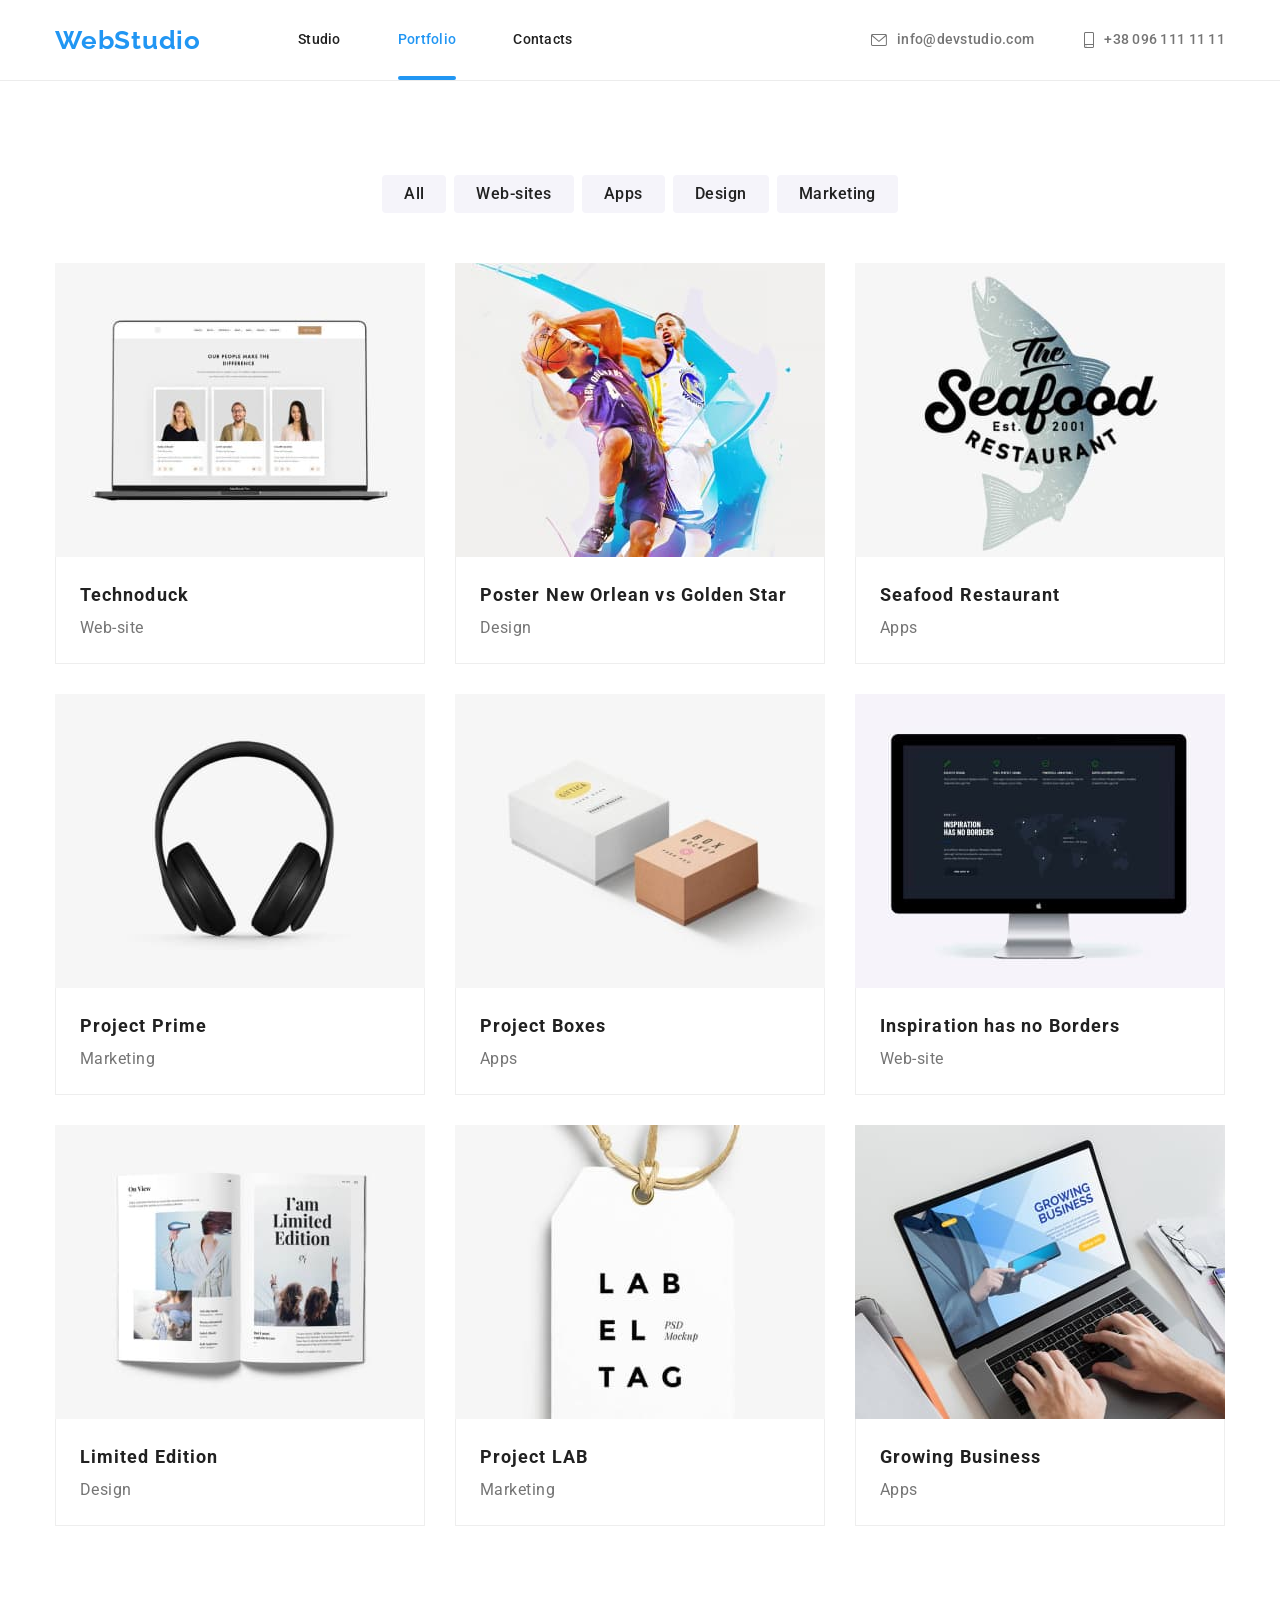
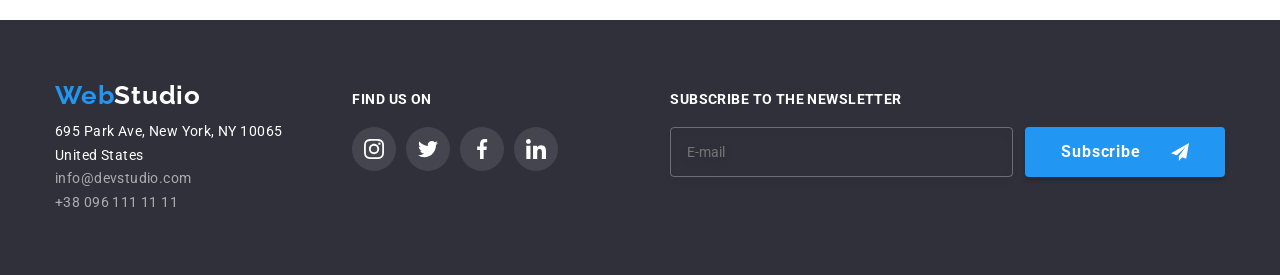
==== portfolio.html @ df068277 "done" ====
<!DOCTYPE html>
<html lang="en">
  <head>
    <meta charset="UTF-8" />
    <meta http-equiv="X-UA-Compatible" content="IE=edge" />
    <meta name="viewport" content="width=device-width, initial-scale=1.0" />
    <title>WebStudio</title>
    <link rel="preconnect" href="https://fonts.googleapis.com" />
    <link rel="preconnect" href="https://fonts.gstatic.com" crossorigin />
    <link
      href="https://fonts.googleapis.com/css2?family=Raleway:wght@700&family=Roboto:wght@400;500;700;900&display=swap"
      rel="stylesheet"
    />
    <link
      rel="stylesheet"
      href="https://cdnjs.cloudflare.com/ajax/libs/modern-normalize/1.1.0/modern-normalize.min.css"
      integrity="sha512-wpPYUAdjBVSE4KJnH1VR1HeZfpl1ub8YT/NKx4PuQ5NmX2tKuGu6U/JRp5y+Y8XG2tV+wKQpNHVUX03MfMFn9Q=="
      crossorigin="anonymous"
      referrerpolicy="no-referrer"
    />
    <link
      rel="stylesheet"
      href="https://cdnjs.cloudflare.com/ajax/libs/animate.css/4.1.1/animate.min.css"
    />

    <link rel="stylesheet" href="./css/main.min.css" />
  </head>
  <body>
    <header class="header">
      <div class="container header__container">
        <nav class="header__navigation">
          <a class="header-logo" href=""
            >Web<span class="header-logo--black">Studio</span></a
          >
          <ul class="header-list">
            <li class="header-list__item">
              <a class="header-list__link" href="./index.html">Studio</a>
            </li>
            <li class="header-list__item">
              <a class="header-list__link current" href="">Portfolio</a>
            </li>
            <li class="header-list__item">
              <a class="header-list__link" href="">Contacts</a>
            </li>
          </ul>
        </nav>
        <ul class="header-contacts">
          <li class="header-contacts__item">
            <a class="header-contacts__link" href="mailto:info@devstudio.com">
              <svg
                class="header-contacts__icon header-contacts__icon--envelope"
              >
                <use href="./images/symbol-defs.svg#icon-envelope"></use></svg
              >info@devstudio.com</a
            >
          </li>
          <li class="header-contacts__item">
            <a class="header-contacts__link" href="tel:+380961111111"
              ><svg
                class="header-contacts__icon header-contacts__icon--smartphone"
              >
                <use href="./images/symbol-defs.svg#icon-smartphone"></use></svg
              >+38 096 111 11 11</a
            >
          </li>
        </ul>
      </div>
    </header>
    <main>
      <section class="portfolio-section">
        <div class="container portfolio-button">
          <h1 class="visually-hidden">Portfolio</h1>
          <ul class="filter-list">
            <li><button class="filter-btn" type="button">All</button></li>
            <li><button class="filter-btn" type="button">Web-sites</button></li>
            <li><button class="filter-btn" type="button">Apps</button></li>
            <li><button class="filter-btn" type="button">Design</button></li>
            <li><button class="filter-btn" type="button">Marketing</button></li>
          </ul>
          <ul class="portfolio-list">
            <li class="portfolio-item">
              <div class="portfolio-image">
                <img
                  src="./images/portfolio-img-1.jpg"
                  alt="laptop with open website"
                  width="370"
                  height="294"
                />
                <p class="portfolio-overlay">
                  Technoduck is a state-of-the-art coronavirus distribution
                  platform. Companies use this platform for digital espionage
                  and attacks on competitors' secure servers.
                </p>
              </div>
              <div class="portfolio-border">
                <h2 class="portfolio-name">Technoduck</h2>
                <p class="portfolio-category">Web-site</p>
              </div>
            </li>
            <li class="portfolio-item">
              <div class="portfolio-image">
                <img
                  src="./images/portfolio-img-2.jpg"
                  alt="two basketball players"
                  width="370"
                  height="294"
                />
                <p class="portfolio-overlay">
                  Technoduck is a state-of-the-art coronavirus distribution
                  platform. Companies use this platform for digital espionage
                  and attacks on competitors' secure servers.
                </p>
              </div>
              <div class="portfolio-border">
                <h2 class="portfolio-name">Poster New Orlean vs Golden Star</h2>
                <p class="portfolio-category">Design</p>
              </div>
            </li>
            <li class="portfolio-item">
              <div class="portfolio-image">
                <img
                  src="./images/portfolio-img-3.jpg"
                  alt="The Seafod restaurant logo"
                  width="370"
                  height="294"
                />
                <p class="portfolio-overlay">
                  Technoduck is a state-of-the-art coronavirus distribution
                  platform. Companies use this platform for digital espionage
                  and attacks on competitors' secure servers.
                </p>
              </div>
              <div class="portfolio-border">
                <h2 class="portfolio-name">Seafood Restaurant</h2>
                <p class="portfolio-category">Apps</p>
              </div>
            </li>
            <li class="portfolio-item">
              <div class="portfolio-image">
                <img
                  src="./images/portfolio-img-4.jpg"
                  alt="headphones"
                  width="370"
                  height="294"
                />
                <p class="portfolio-overlay">
                  Technoduck is a state-of-the-art coronavirus distribution
                  platform. Companies use this platform for digital espionage
                  and attacks on competitors' secure servers.
                </p>
              </div>
              <div class="portfolio-border">
                <h2 class="portfolio-name">Project Prime</h2>
                <p class="portfolio-category">Marketing</p>
              </div>
            </li>
            <li class="portfolio-item">
              <div class="portfolio-image">
                <img
                  src="./images/portfolio-img-5.jpg"
                  alt="white and brown boxes"
                  width="370"
                  height="294"
                />
                <p class="portfolio-overlay">
                  Technoduck is a state-of-the-art coronavirus distribution
                  platform. Companies use this platform for digital espionage
                  and attacks on competitors' secure servers.
                </p>
              </div>
              <div class="portfolio-border">
                <h2 class="portfolio-name">Project Boxes</h2>
                <p class="portfolio-category">Apps</p>
              </div>
            </li>
            <li class="portfolio-item">
              <div class="portfolio-image">
                <img
                  src="./images/portfolio-img-6.jpg"
                  alt="monitor with open website"
                  width="370"
                  height="294"
                />
                <p class="portfolio-overlay">
                  Technoduck is a state-of-the-art coronavirus distribution
                  platform. Companies use this platform for digital espionage
                  and attacks on competitors' secure servers.
                </p>
              </div>
              <div class="portfolio-border">
                <h2 class="portfolio-name">Inspiration has no Borders</h2>
                <p class="portfolio-category">Web-site</p>
              </div>
            </li>
            <li class="portfolio-item">
              <div class="portfolio-image">
                <img
                  src="./images/portfolio-img-7.jpg"
                  alt="open magazine"
                  width="370"
                  height="294"
                />
                <p class="portfolio-overlay">
                  Technoduck is a state-of-the-art coronavirus distribution
                  platform. Companies use this platform for digital espionage
                  and attacks on competitors' secure servers.
                </p>
              </div>
              <div class="portfolio-border">
                <h2 class="portfolio-name">Limited Edition</h2>
                <p class="portfolio-category">Design</p>
              </div>
            </li>
            <li class="portfolio-item">
              <div class="portfolio-image">
                <img
                  src="./images/portfolio-img-8.jpg"
                  alt="label tag"
                  width="370"
                  height="294"
                />
                <p class="portfolio-overlay">
                  Technoduck is a state-of-the-art coronavirus distribution
                  platform. Companies use this platform for digital espionage
                  and attacks on competitors' secure servers.
                </p>
              </div>
              <div class="portfolio-border">
                <h2 class="portfolio-name">Project LAB</h2>
                <p class="portfolio-category">Marketing</p>
              </div>
            </li>
            <li class="portfolio-item">
              <div class="portfolio-image">
                <img
                  src="./images/portfolio-img-9.jpg"
                  alt="hands typing on laptop"
                  width="370"
                  height="294"
                />
                <p class="portfolio-overlay">
                  Technoduck is a state-of-the-art coronavirus distribution
                  platform. Companies use this platform for digital espionage
                  and attacks on competitors' secure servers.
                </p>
              </div>
              <div class="portfolio-border">
                <h2 class="portfolio-name">Growing Business</h2>
                <p class="portfolio-category">Apps</p>
              </div>
            </li>
          </ul>
        </div>
      </section>
    </main>
    <footer class="footer">
      <div class="container footer-container">
        <div class="footer-information">
          <a class="footer-link" href=""
            >Web<span class="second-color-footer">Studio</span></a
          >
          <address>
            <ul class="footer-list">
              <li class="footer-text">695 Park Ave, New York, NY 10065</li>
              <li class="footer-text">United States</li>
              <li>
                <a class="footer-contact" href="mailto:info@devstudio.com"
                  >info@devstudio.com</a
                >
              </li>
              <li>
                <a class="footer-contact" href="tel:+380961111111"
                  >+38 096 111 11 11</a
                >
              </li>
            </ul>
          </address>
        </div>
        <div class="footer-links">
          <p class="footer-links-text">FIND US ON</p>
          <ul class="footer-links-list">
            <li class="footer-links-item">
              <a class="footer-soc-link" href=""
                ><svg class="footer-soc-icon">
                  <use
                    href="./images/symbol-defs.svg#icon-instagram"
                  ></use></svg
              ></a>
            </li>
            <li class="footer-links-item">
              <a class="footer-soc-link" href=""
                ><svg class="footer-soc-icon">
                  <use href="./images/symbol-defs.svg#icon-twitter"></use></svg
              ></a>
            </li>
            <li class="footer-links-item">
              <a class="footer-soc-link" href=""
                ><svg class="footer-soc-icon">
                  <use href="./images/symbol-defs.svg#icon-facebook"></use></svg
              ></a>
            </li>
            <li class="footer-links-item">
              <a class="footer-soc-link" href=""
                ><svg class="footer-soc-icon">
                  <use href="./images/symbol-defs.svg#icon-linkedin"></use></svg
              ></a>
            </li>
          </ul>
        </div>
        <div class="footer-form">
          <p class="footer-form-text">Subscribe to the newsletter</p>
          <form class="footer-form-subscribe">
            <input
              type="email"
              name="e-mail"
              id="e-mail"
              class="footer-form-input"
              placeholder="E-mail"
            />
            <button type="submit" class="footer-submit-btn">
              Subscribe
              <svg class="footer-input-icon">
                <use
                  href="./images/symbol-defs.svg#icon-send"
                  width="18"
                  height="18"
                ></use>
              </svg>
            </button>
          </form>
        </div>
      </div>
    </footer>

    <script src="./js/modal.js"></script>
  </body>
</html>
---- css/main.min.css ----
:root{--primary-text-color: #757575;--secondary-text-color: #212121;--accent-color: #2196f3;--footer-contacts-color: #ffffff99;--filter-btn-color: #f5f4fa;--secondary-bg-color: #f5f4fa;--primary-bg-color: #2f303a;--hero-btn-hover: #188ce8;--contrast-color: #ffffff;--header-link-second-color: #000000;--border-portfolio-color: 1px solid #eeeeee;--header-border-color: 1px solid #ececec;--box-shadow: 0px 1px 3px rgba(0, 0, 0, 0.12), 0px 1px 1px rgba(0, 0, 0, 0.14), 0px 2px 1px rgba(0, 0, 0, 0.2);--timing-function: cubic-bezier(0.4, 0, 0.2, 1)}p,h1,h2,h3,h4,h5,h6{margin:0}ul{margin:0;padding-left:0;list-style:none}button{cursor:pointer}address{font-style:normal}a{color:currentColor;text-decoration:none}img{display:block}body{font-family:Roboto,neo-grotesque sans-serif;color:var(--primary-text-color);font-size:14px}.visually-hidden{overflow:hidden;position:absolute;white-space:nowrap;clip:rect(0 0 0 0);-webkit-clip-path:inset(50%);clip-path:inset(50%);height:1px;width:1px}.container{width:1200px;padding-right:15px;padding-left:15px;margin:0 auto}.backdrop{position:fixed;top:0;width:100%;height:100%;background-color:rgba(0,0,0,.2);transition:opacity 250ms linear,visibility 250ms linear}.backdrop.is-hidden .modal{transform:translate(-50%, -50%) scale(0)}.is-hidden{opacity:0;visibility:hidden;pointer-events:none}.modal-field{margin-bottom:10px;cursor:pointer}.modal{width:528px;min-height:581px;background-color:#fff;position:absolute;top:50%;left:50%;transform:translate(-50%, -50%) scale(1);transition:transform 250ms linear;padding:40px}.modal-btn{width:30px;height:30px;border:1px solid rgba(0,0,0,.1);border-radius:50%;background-color:rgba(0,0,0,0);position:absolute;right:10px;top:10px;cursor:pointer;padding:0;display:flex;align-items:center;justify-content:center}.modal-btn:hover .modal-close-icon,.modal-btn:focus .modal-close-icon{fill:var(--accent-color)}.modal-title{font-style:normal;font-weight:700;font-size:20px;line-height:1.15;text-align:center;letter-spacing:.03em;color:#212121;margin-bottom:12px}.modal-input{width:100%;height:40px;border:1px solid rgba(33,33,33,.2);border-radius:4px;padding-left:42px;outline:rgba(0,0,0,0);cursor:pointer;transition-property:border,fill;transition-duration:250ms;transition-timing-function:cubic-bezier(0.4, 0, 0.2, 1)}.modal-input:focus{border:1px solid var(--accent-color)}.modal-label{font-style:normal;font-weight:400;font-size:12px;line-height:1.16;letter-spacing:.01em;color:#757575;display:block;margin-bottom:4px}.modal-comment{width:100%;height:120px;border:1px solid rgba(33,33,33,.2);border-radius:4px;resize:none;outline:rgba(0,0,0,0);cursor:pointer;padding-top:12px;padding-left:16px;transition-property:border;transition-duration:250ms;transition-timing-function:cubic-bezier(0.4, 0, 0.2, 1)}.modal-comment:focus{border:1px solid var(--accent-color)}.modal-comment::-moz-placeholder{font-style:normal;font-weight:400;font-size:12px;line-height:1.16;letter-spacing:.01em;color:rgba(117,117,117,.5)}.modal-comment:-ms-input-placeholder{font-style:normal;font-weight:400;font-size:12px;line-height:1.16;letter-spacing:.01em;color:rgba(117,117,117,.5)}.modal-comment::placeholder{font-style:normal;font-weight:400;font-size:12px;line-height:1.16;letter-spacing:.01em;color:rgba(117,117,117,.5)}.modal-close-icon{width:18px;height:18px;transition-property:fill;transition-duration:250ms;transition-timing-function:cubic-bezier(0.4, 0, 0.2, 1)}.input-wrap{position:relative}.modal-input-icon{position:absolute;bottom:11px;left:12px;width:18px;height:18px}.modal-input:focus+.modal-input-icon{fill:var(--accent-color)}.modal-field-comment{margin-bottom:20px}.modal-icon-checkbox{position:absolute;width:16px;height:15px}.check-text{font-size:14px;width:90%;display:flex;align-items:top;cursor:pointer;margin:0 2.5%}.check-text span{width:16px;height:15px;border:2px solid #000;border-radius:2px;margin-right:8px;display:flex;align-items:center;justify-content:center}.check-icon{width:11px;height:8px;fill:rgba(0,0,0,0)}.input-check{display:none}.input-check:checked+.check-text span{background-color:var(--accent-color);border-color:rgba(0,0,0,0)}.input-check:checked+.check-text .check-icon{fill:#fff}.modal-field-checkbox{margin-bottom:30px}.modal-submit-btn{margin:0 auto;display:block;width:200px;height:50px;background:#2196f3;box-shadow:0px 4px 4px rgba(0,0,0,.15);border-radius:4px;font-style:normal;font-weight:700;font-size:16px;line-height:30px;letter-spacing:.06em;color:#fff;border:none;transition-property:background-color;transition-duration:250ms;transition-timing-function:cubic-bezier(0.4, 0, 0.2, 1)}.modal-submit-btn:hover{background-color:#188ce8}.header{border-bottom:var(--header-border-color)}.header__navigation{display:flex;align-items:center;justify-content:center}.header__container{display:flex;align-items:center;justify-content:space-between;border-bottom:#000}.header-contacts{display:flex;justify-content:center}.header-contacts__item{display:flex;justify-content:center;align-items:center}.header-contacts__item:hover .header-contacts__icon{fill:var(--accent-color)}.header-contacts__item:hover .header-contacts__link{color:var(--accent-color)}.header-contacts__item:not(:last-child){margin-right:50px}.header-list__link,.header-contacts__link{font-style:normal;font-weight:500;font-size:14px;line-height:1.14;letter-spacing:.02em;padding:32px 0;display:block;transition-property:color;transition-duration:250ms;transition-timing-function:cubic-bezier(0.4, 0, 0.2, 1);color:var(--primary-text-color);display:flex;align-items:center;justify-content:center}.header-list__link:hover,.header-list__link:focus,.header-contacts__link:hover,.header-contacts__link:focus{color:var(--accent-color)}.header-contacts__icon--smartphone{width:10px;height:16px;margin-right:10px;fill:var(--primary-text-color)}.header-contacts__icon--envelope{width:16px;height:12px;margin-right:10px;fill:var(--primary-text-color)}.header-list{display:flex;gap:57px}.header-list__link.current{color:var(--accent-color)}.header-logo{display:inline-block;font-family:"Raleway",sans-serif;font-style:normal;font-weight:700;font-size:26px;line-height:1.19;letter-spacing:.03em;color:var(--accent-color);margin-right:97px}span.header-logo__span--black{color:var(--header-link-second-color)}.current::after{display:block;content:"";width:100%;height:4px;background-color:var(--accent-color);position:absolute;bottom:0;border-radius:4px}.header-list__item{position:relative}.header-list__item :not(:last-child){margin-right:53px}.header-list__link{color:var(--secondary-text-color)}.hero{background-color:var(--primary-bg-color);padding-top:200px;padding-bottom:210px;margin-left:auto;margin-right:auto;max-width:1600px;height:600px;background-image:linear-gradient(rgba(47, 48, 58, 0.4), rgba(47, 48, 58, 0.4)),url("../images/hero-image.jpg");background-repeat:no-repeat;background-position:center;background-size:cover}.hero-title{font-style:normal;font-weight:900;font-size:44px;line-height:1.36;letter-spacing:.06em;text-transform:uppercase;color:var(--contrast-color);max-width:696px;text-align:center;margin:0 auto}.hero-btn{font-family:inherit;font-style:normal;font-weight:700;font-size:16px;line-height:30px;color:var(--contrast-color);background-color:var(--accent-color);cursor:pointer;margin:0 auto;display:block;margin-top:30px;border-radius:4px;padding-top:10px;padding-bottom:10px;padding-left:20px;padding-right:20px;transition-duration:250ms;transition-timing-function:cubic-bezier(0.4, 0, 0.2, 1);border:none;outline:none}.hero-btn:hover,.hero-btn:focus{background-color:var(--hero-btn-hover)}.benefits{padding-top:94px}.benefits__container{display:flex}.benefits-list__item--satellite::before{background-image:url(../images/icon-satellite.svg)}.benefits-list__item--clock::before{background-image:url(../images/icon-clock.svg)}.benefits-list__item--laptop::before{background-image:url(../images/icon-laptop.svg)}.benefits-list__item--astrounaut::before{background-image:url(../images/icon-astrounaut.svg)}.benefits-list{display:flex;justify-items:center}.benefits-list__item{max-width:270px}.benefits-list__item::before{display:block;content:"";height:120px;background-size:65px;background-repeat:no-repeat;background-position:center;background-color:#f5f4fa;margin-bottom:30px}.benefits-list__item:not(:last-child){margin-right:30px}.benefits-list__name{font-style:normal;font-weight:700;font-size:14px;line-height:1.14;letter-spacing:.03em;text-transform:uppercase;color:var(--secondary-text-color);margin-bottom:9.41px}.benefits-text{font-size:14px;line-height:1.71;letter-spacing:.03em;color:var(--primary-text-color)}.whatwedo{padding:94px 0}.whatwedo__title{font-style:normal;font-weight:700;font-size:36px;line-height:1.16;letter-spacing:.03em;color:var(--secondary-text-color);text-align:center;margin:0 auto;margin-bottom:50px}.whatwedo-list{display:flex;gap:30px}.whatwedo-list__box{position:absolute;background-color:rgba(47,48,58,.8);color:#000;width:370px;height:70px;bottom:0;font-style:normal;font-weight:700;font-size:14px;line-height:16px;text-align:center;letter-spacing:.03em;text-transform:uppercase;color:#fff;margin:auto;padding:27px 27px}.whatwedo-list__item{position:relative}.team-soc-list{display:flex;justify-content:center;margin-top:16px;gap:10px}.team-soc-link{width:44px;height:44px;border-radius:50%;display:flex;align-items:center;justify-content:center;transition-property:background-color;transition-duration:250ms;transition-timing-function:cubic-bezier(0.4, 0, 0.2, 1)}.team-soc-link:hover,.team-soc-link:focus{background-color:var(--accent-color)}.team-soc-link:hover .team-soc-icon,.team-soc-link:focus .team-soc-icon{fill:var(--contrast-color)}.team-soc-icon{fill:#afb1b8;transition-property:fill;transition-duration:250ms;transition-timing-function:cubic-bezier(0.4, 0, 0.2, 1)}.team{background-color:var(--secondary-bg-color);padding:94px 0}.team-information{padding:30px 30px}.team-list{display:flex;justify-content:center;gap:30px}.team-item{background-color:var(--contrast-color);border-radius:0px 0px 4px 4px;box-shadow:var(--box-shadow);width:calc(100% - 20px)}.team-title{font-style:normal;font-weight:700;font-size:36px;line-height:1.16;letter-spacing:.03em;color:var(--secondary-text-color);text-align:center;margin:0 auto;margin-bottom:50px}.team-name{font-style:normal;font-weight:500;font-size:16px;line-height:1.18;letter-spacing:.03em;color:var(--secondary-text-color);text-align:center}.team-job-position{font-size:16px;line-height:1.18;letter-spacing:.03em;color:var(--primary-text-color);margin-top:10px;text-align:center}.customer-list{display:flex;align-items:center;justify-content:center;gap:30px}.customer-item{display:flex;width:170px;height:92px;border:1px solid #afb1b8;border-radius:4px;align-items:center;justify-content:center;cursor:pointer;transition-property:border-color;transition-duration:250ms;transition-timing-function:cubic-bezier(0.4, 0, 0.2, 1)}.customer-item:hover{border-color:var(--accent-color)}.customer-item:hover .customer-icon{fill:var(--accent-color)}.customer-icon{width:106px;height:60px;fill:#afb1b8}.customer-link{display:flex;justify-content:center;align-items:center}.customers{padding:94px 0}.customers-title{font-style:normal;font-weight:700;font-size:36px;line-height:1.16;text-align:center;letter-spacing:.03em;color:#212121;margin:0 auto;margin-bottom:50px}.footer-links-text{font-style:normal;font-weight:700;font-size:14px;line-height:16px;letter-spacing:.03em;text-transform:uppercase;color:var(--contrast-color);margin-bottom:20px}.footer-container{display:flex;gap:70px;align-items:baseline}.footer-links-list{display:flex;justify-content:center;margin-top:16px;gap:10px}.footer-soc-link{width:44px;height:44px;border-radius:50%;display:flex;align-items:center;justify-content:center;background-color:rgba(255,255,255,.1019607843);transition-property:background-color;transition-duration:250ms;transition-timing-function:var(--timing-function)}.footer-soc-link:hover,.footer-soc-link:focus{background-color:var(--accent-color)}.footer-soc-link:hover .footer-soc-icon,.footer-soc-link:focus .footer-soc-icon{fill:var(--contrast-color)}.footer-soc-icon{fill:var(--contrast-color);width:20px;height:20px;transition-property:fill;transition-duration:250ms;transition-timing-function:var(--timing-function)}.footer{background-color:var(--primary-bg-color);padding-top:60px;padding-bottom:60px}.footer-link{display:block;font-family:"Raleway",sans-serif;font-style:normal;font-weight:700;font-size:26px;line-height:1.19;letter-spacing:.03em;color:var(--accent-color);margin-bottom:9px}span.second-color-footer{color:var(--contrast-color)}.footer-text{font-style:normal;font-size:14px;line-height:1.71;letter-spacing:.03em;color:var(--contrast-color)}.footer-contact{font-style:normal;font-weight:400;font-size:14px;line-height:1.71;letter-spacing:.03em;color:var(--footer-contacts-color);transition-property:color;transition-duration:250ms;transition-timing-function:cubic-bezier(0.4, 0, 0.2, 1)}.footer-contact:hover,.footer-contact:focus{color:var(--accent-color)}.footer-form{margin-left:auto}.footer-form-text{font-style:normal;font-weight:700;font-size:14px;line-height:16px;letter-spacing:.03em;text-transform:uppercase;color:#fff;margin-bottom:20px}.footer-form-input{width:358px;height:50px;border:1px solid rgba(255,255,255,.3);filter:drop-shadow(0px 4px 4px rgba(0, 0, 0, 0.15));border-radius:4px;background-color:rgba(0,0,0,0);padding-left:16px;outline:none}.footer-submit-btn{width:100%;max-width:200px;height:50px;background:#2196f3;box-shadow:0px 4px 4px rgba(0,0,0,.15);border-radius:4px;font-style:normal;font-weight:700;font-size:16px;line-height:30px;letter-spacing:.06em;color:#fff;border:none;outline:none;margin-left:12px;padding:10px 28px;display:flex;align-items:center;justify-content:center}.footer-input-icon{width:18px;height:18px;margin-left:30px}.footer-form-subscribe{display:flex;align-items:center;justify-content:flex-start}.filter-list{display:flex;justify-content:center;gap:8px;margin-bottom:50px}.filter-btn{font-family:inherit;font-style:normal;font-weight:500;font-size:16px;line-height:1.62;letter-spacing:.03em;color:var(--secondary-text-color);background:var(--filter-btn-color);border-radius:4px;cursor:pointer;padding:6px 22px;border:none}.filter-btn:hover,.filter-btn:focus{background-color:var(--accent-color);color:var(--contrast-color);box-shadow:0px 3px 1px rgba(0,0,0,.1),0px 1px 2px rgba(0,0,0,.08),0px 2px 2px rgba(0,0,0,.12)}.portfolio-section{padding:94px 0}.portfolio-list{display:flex;flex-wrap:wrap;margin:-30px 0px 0px -30px}.portfolio-item{margin:30px 0px 0px 30px;transition-property:box-shadow;transition-duration:250ms;transition-timing-function:var(--timing-function)}.portfolio-item:hover,.portfolio-item:focus{box-shadow:0px 1px 1px rgba(0,0,0,.12),0px 4px 4px rgba(0,0,0,.06),1px 4px 6px rgba(0,0,0,.16)}.portfolio-item:hover .portfolio-overlay{transform:translateY(0)}.portfolio-name{font-style:normal;font-weight:700;font-size:18px;line-height:2;letter-spacing:.06em;color:var(--secondary-text-color)}.portfolio-category{font-size:16px;line-height:1.87;letter-spacing:.03em;color:var(--primary-text-color)}.portfolio-border{padding:20px 24px;border-left:var(--border-portfolio-color);border-right:var(--border-portfolio-color);border-bottom:var(--border-portfolio-color)}.portfolio-image{position:relative;overflow:hidden}.portfolio-overlay{position:absolute;top:0;left:0;background-color:rgba(33,150,243,.9);font-style:normal;font-weight:400;font-size:18px;line-height:1.55;letter-spacing:.03em;color:#fff;padding:24px;height:100%;padding-top:63px;padding-bottom:91px;transform:translateY(100%);transition:transform 250ms cubic-bezier(0.4, 0, 0.2, 1);overflow:auto}/*# sourceMappingURL=main.min.css.map */
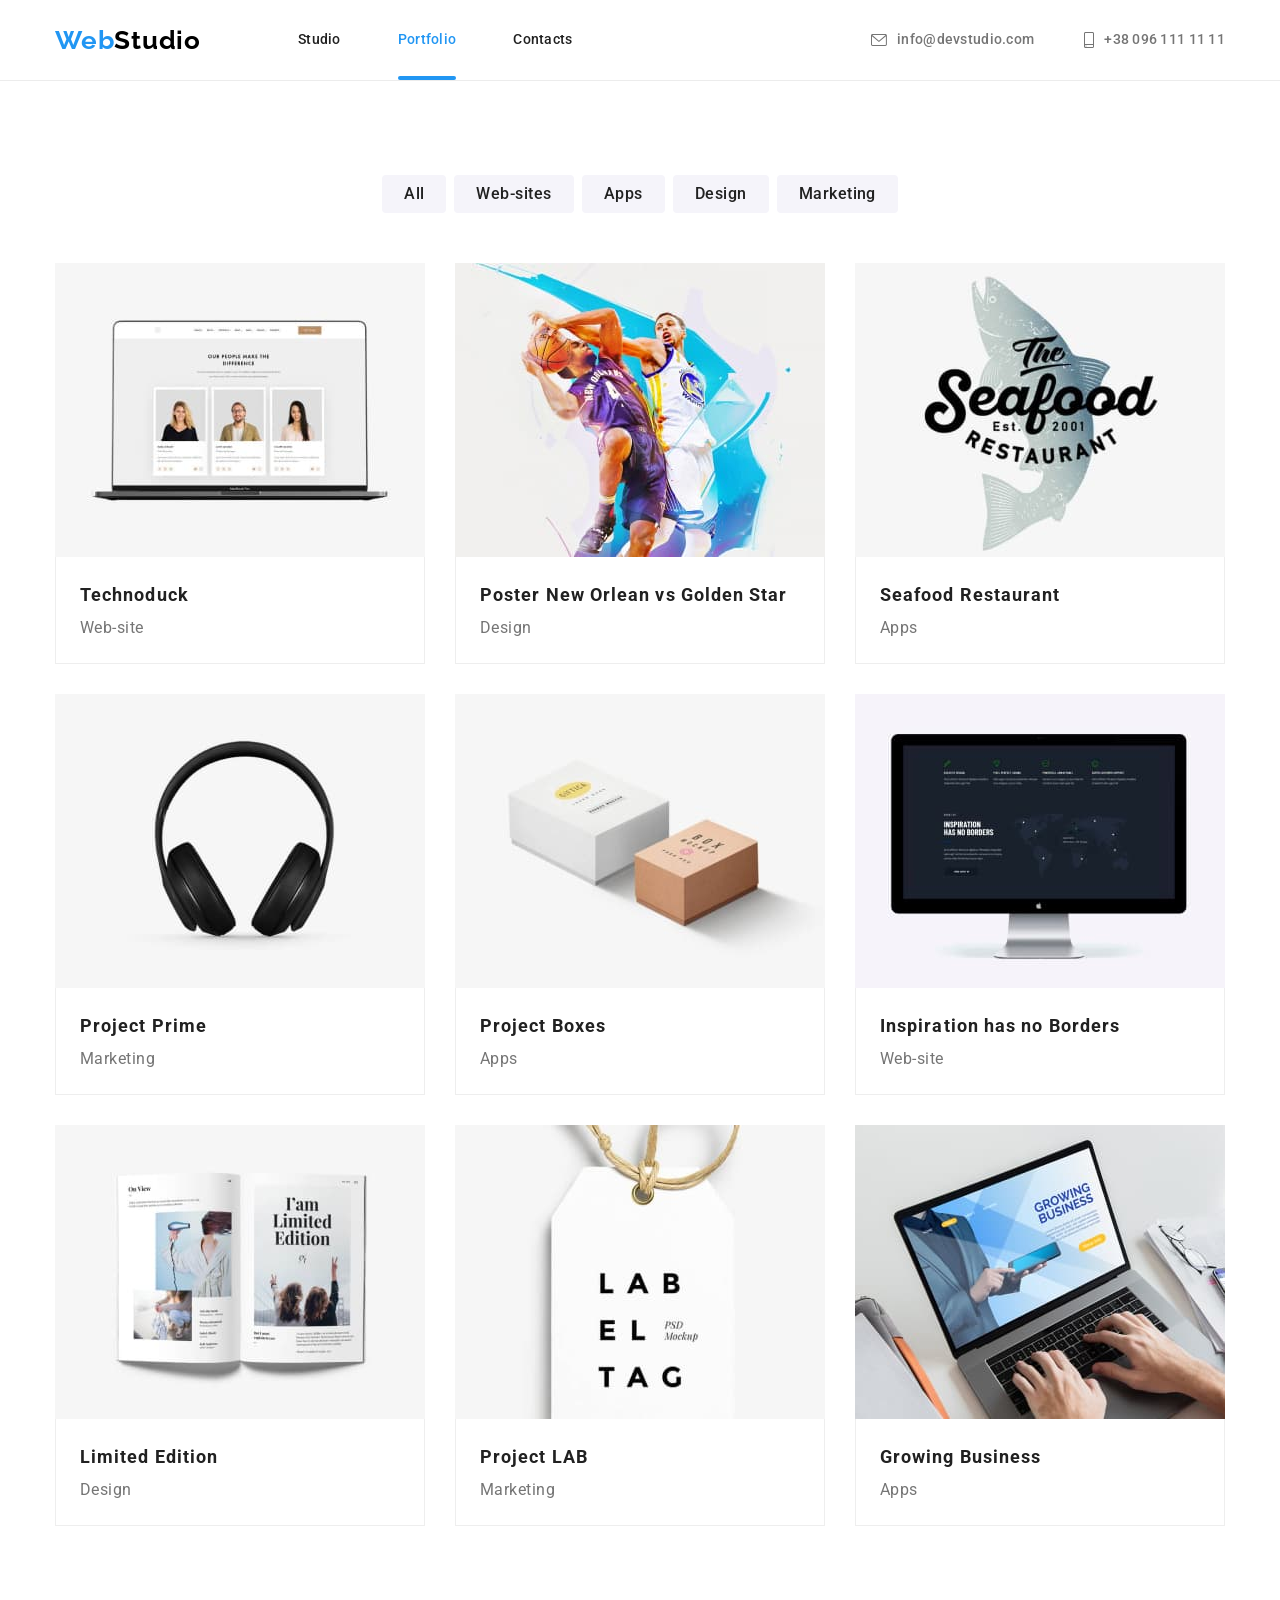
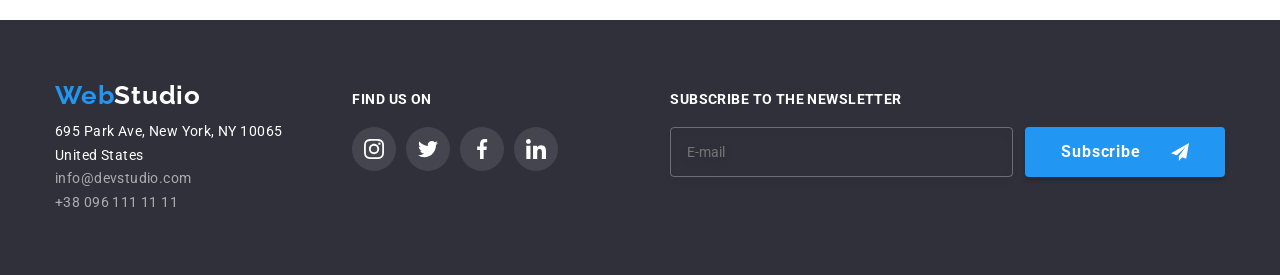
==== commit 57702628: "done" ====
--- a/portfolio.html
+++ b/portfolio.html
@@ -30,7 +30,9 @@
       <div class="container header__container">
         <nav class="header__navigation">
           <a class="header-logo" href=""
-            >Web<span class="header-logo--black">Studio</span></a
+            >Web<span class="header-logo__span header-logo__span--black"
+              >Studio</span
+            ></a
           >
           <ul class="header-list">
             <li class="header-list__item">
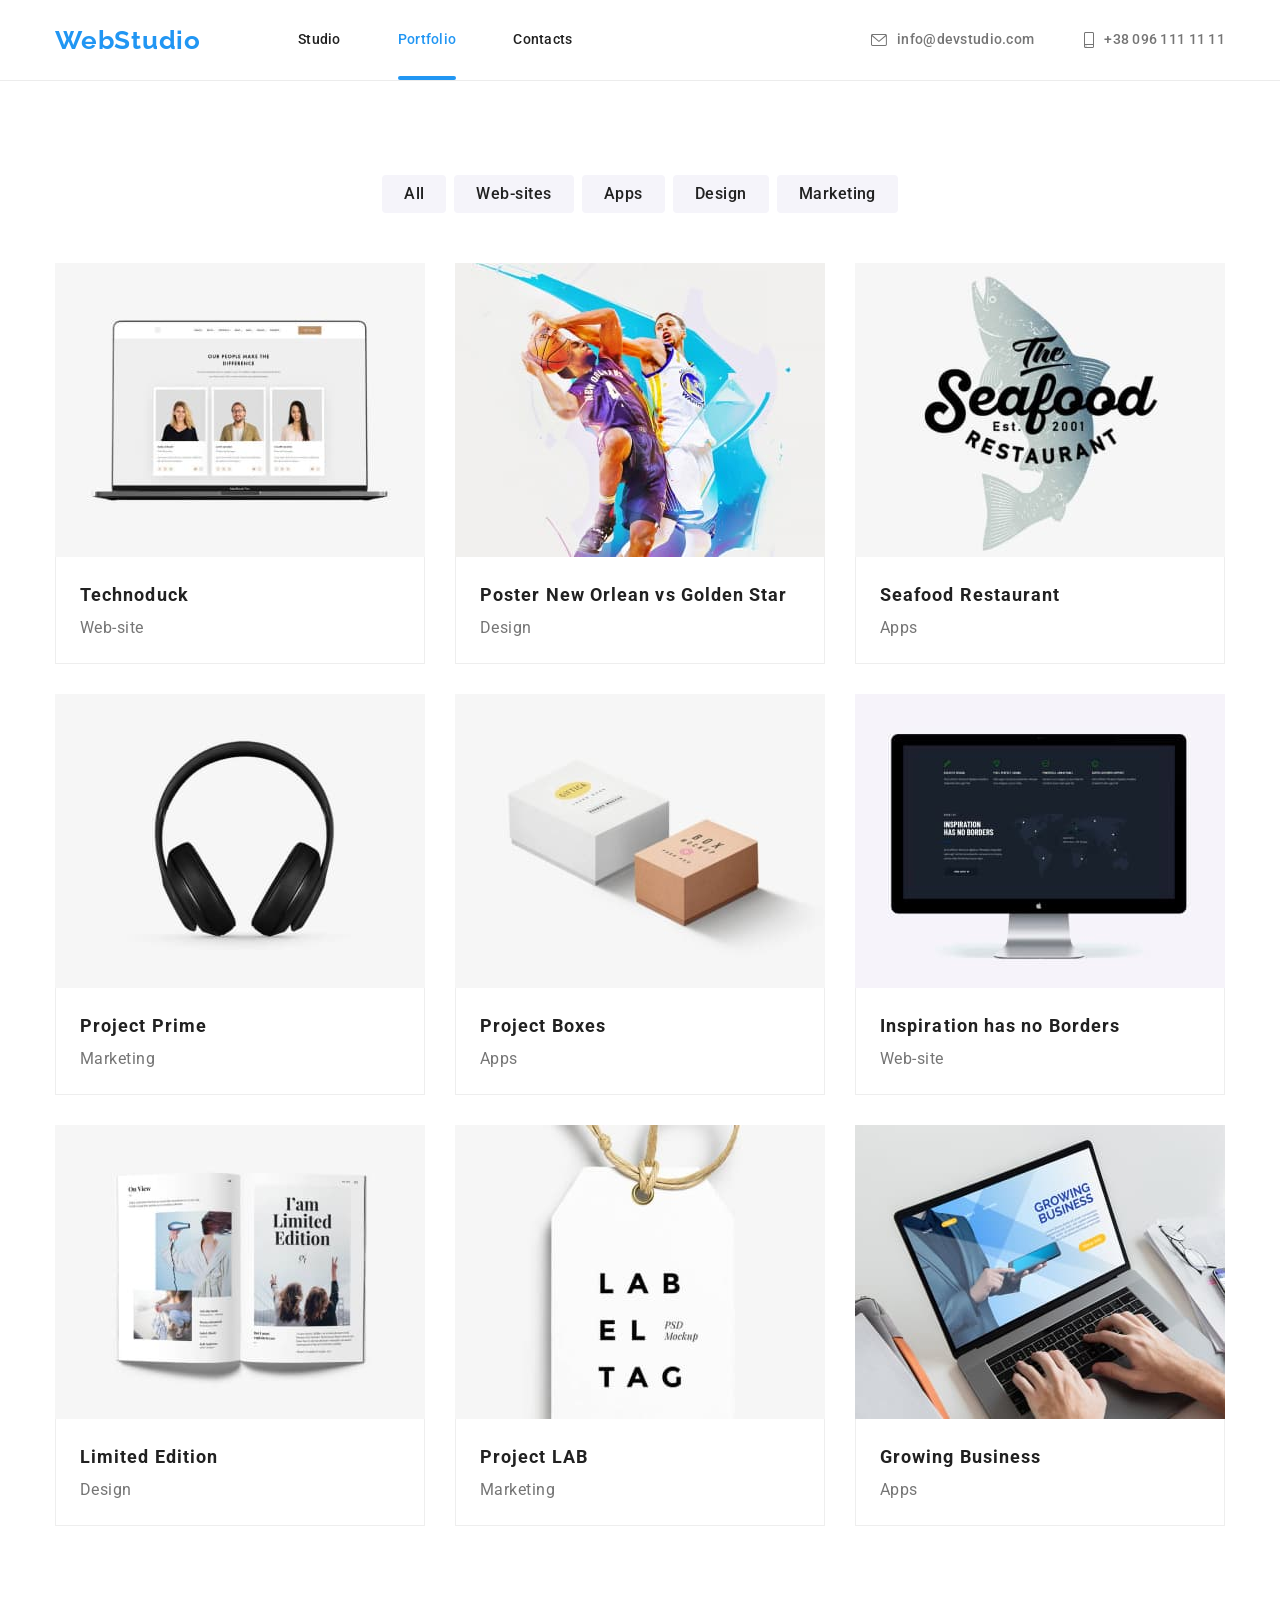
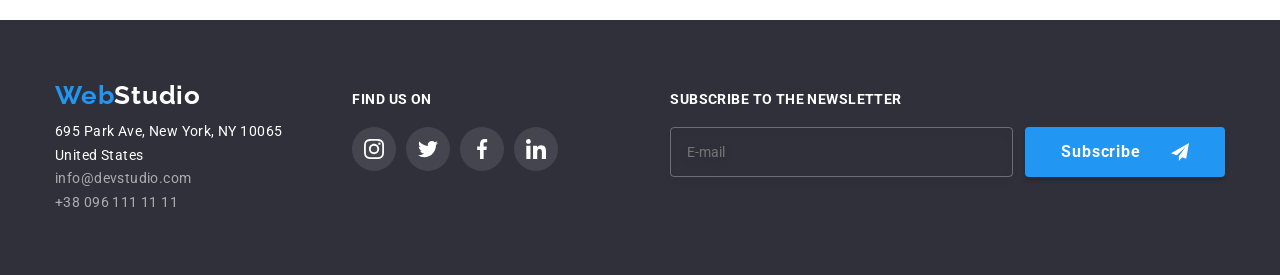
==== commit ff050b4b: "done" ====
--- a/portfolio.html
+++ b/portfolio.html
@@ -30,9 +30,7 @@
       <div class="container header__container">
         <nav class="header__navigation">
           <a class="header-logo" href=""
-            >Web<span class="header-logo__span header-logo__span--black"
-              >Studio</span
-            ></a
+            >Web<span class="header-logo--black">Studio</span></a
           >
           <ul class="header-list">
             <li class="header-list__item">
--- a/css/main.min.css
+++ b/css/main.min.css
@@ -1 +1 @@
-:root{--primary-text-color: #757575;--secondary-text-color: #212121;--accent-color: #2196f3;--footer-contacts-color: #ffffff99;--filter-btn-color: #f5f4fa;--secondary-bg-color: #f5f4fa;--primary-bg-color: #2f303a;--hero-btn-hover: #188ce8;--contrast-color: #ffffff;--header-link-second-color: #000000;--border-portfolio-color: 1px solid #eeeeee;--header-border-color: 1px solid #ececec;--box-shadow: 0px 1px 3px rgba(0, 0, 0, 0.12), 0px 1px 1px rgba(0, 0, 0, 0.14), 0px 2px 1px rgba(0, 0, 0, 0.2);--timing-function: cubic-bezier(0.4, 0, 0.2, 1)}p,h1,h2,h3,h4,h5,h6{margin:0}ul{margin:0;padding-left:0;list-style:none}button{cursor:pointer}address{font-style:normal}a{color:currentColor;text-decoration:none}img{display:block}body{font-family:Roboto,neo-grotesque sans-serif;color:var(--primary-text-color);font-size:14px}.visually-hidden{overflow:hidden;position:absolute;white-space:nowrap;clip:rect(0 0 0 0);-webkit-clip-path:inset(50%);clip-path:inset(50%);height:1px;width:1px}.container{width:1200px;padding-right:15px;padding-left:15px;margin:0 auto}.backdrop{position:fixed;top:0;width:100%;height:100%;background-color:rgba(0,0,0,.2);transition:opacity 250ms linear,visibility 250ms linear}.backdrop.is-hidden .modal{transform:translate(-50%, -50%) scale(0)}.is-hidden{opacity:0;visibility:hidden;pointer-events:none}.modal-field{margin-bottom:10px;cursor:pointer}.modal{width:528px;min-height:581px;background-color:#fff;position:absolute;top:50%;left:50%;transform:translate(-50%, -50%) scale(1);transition:transform 250ms linear;padding:40px}.modal-btn{width:30px;height:30px;border:1px solid rgba(0,0,0,.1);border-radius:50%;background-color:rgba(0,0,0,0);position:absolute;right:10px;top:10px;cursor:pointer;padding:0;display:flex;align-items:center;justify-content:center}.modal-btn:hover .modal-close-icon,.modal-btn:focus .modal-close-icon{fill:var(--accent-color)}.modal-title{font-style:normal;font-weight:700;font-size:20px;line-height:1.15;text-align:center;letter-spacing:.03em;color:#212121;margin-bottom:12px}.modal-input{width:100%;height:40px;border:1px solid rgba(33,33,33,.2);border-radius:4px;padding-left:42px;outline:rgba(0,0,0,0);cursor:pointer;transition-property:border,fill;transition-duration:250ms;transition-timing-function:cubic-bezier(0.4, 0, 0.2, 1)}.modal-input:focus{border:1px solid var(--accent-color)}.modal-label{font-style:normal;font-weight:400;font-size:12px;line-height:1.16;letter-spacing:.01em;color:#757575;display:block;margin-bottom:4px}.modal-comment{width:100%;height:120px;border:1px solid rgba(33,33,33,.2);border-radius:4px;resize:none;outline:rgba(0,0,0,0);cursor:pointer;padding-top:12px;padding-left:16px;transition-property:border;transition-duration:250ms;transition-timing-function:cubic-bezier(0.4, 0, 0.2, 1)}.modal-comment:focus{border:1px solid var(--accent-color)}.modal-comment::-moz-placeholder{font-style:normal;font-weight:400;font-size:12px;line-height:1.16;letter-spacing:.01em;color:rgba(117,117,117,.5)}.modal-comment:-ms-input-placeholder{font-style:normal;font-weight:400;font-size:12px;line-height:1.16;letter-spacing:.01em;color:rgba(117,117,117,.5)}.modal-comment::placeholder{font-style:normal;font-weight:400;font-size:12px;line-height:1.16;letter-spacing:.01em;color:rgba(117,117,117,.5)}.modal-close-icon{width:18px;height:18px;transition-property:fill;transition-duration:250ms;transition-timing-function:cubic-bezier(0.4, 0, 0.2, 1)}.input-wrap{position:relative}.modal-input-icon{position:absolute;bottom:11px;left:12px;width:18px;height:18px}.modal-input:focus+.modal-input-icon{fill:var(--accent-color)}.modal-field-comment{margin-bottom:20px}.modal-icon-checkbox{position:absolute;width:16px;height:15px}.check-text{font-size:14px;width:90%;display:flex;align-items:top;cursor:pointer;margin:0 2.5%}.check-text span{width:16px;height:15px;border:2px solid #000;border-radius:2px;margin-right:8px;display:flex;align-items:center;justify-content:center}.check-icon{width:11px;height:8px;fill:rgba(0,0,0,0)}.input-check{display:none}.input-check:checked+.check-text span{background-color:var(--accent-color);border-color:rgba(0,0,0,0)}.input-check:checked+.check-text .check-icon{fill:#fff}.modal-field-checkbox{margin-bottom:30px}.modal-submit-btn{margin:0 auto;display:block;width:200px;height:50px;background:#2196f3;box-shadow:0px 4px 4px rgba(0,0,0,.15);border-radius:4px;font-style:normal;font-weight:700;font-size:16px;line-height:30px;letter-spacing:.06em;color:#fff;border:none;transition-property:background-color;transition-duration:250ms;transition-timing-function:cubic-bezier(0.4, 0, 0.2, 1)}.modal-submit-btn:hover{background-color:#188ce8}.header{border-bottom:var(--header-border-color)}.header__navigation{display:flex;align-items:center;justify-content:center}.header__container{display:flex;align-items:center;justify-content:space-between;border-bottom:#000}.header-contacts{display:flex;justify-content:center}.header-contacts__item{display:flex;justify-content:center;align-items:center}.header-contacts__item:hover .header-contacts__icon{fill:var(--accent-color)}.header-contacts__item:hover .header-contacts__link{color:var(--accent-color)}.header-contacts__item:not(:last-child){margin-right:50px}.header-list__link,.header-contacts__link{font-style:normal;font-weight:500;font-size:14px;line-height:1.14;letter-spacing:.02em;padding:32px 0;display:block;transition-property:color;transition-duration:250ms;transition-timing-function:cubic-bezier(0.4, 0, 0.2, 1);color:var(--primary-text-color);display:flex;align-items:center;justify-content:center}.header-list__link:hover,.header-list__link:focus,.header-contacts__link:hover,.header-contacts__link:focus{color:var(--accent-color)}.header-contacts__icon--smartphone{width:10px;height:16px;margin-right:10px;fill:var(--primary-text-color)}.header-contacts__icon--envelope{width:16px;height:12px;margin-right:10px;fill:var(--primary-text-color)}.header-list{display:flex;gap:57px}.header-list__link.current{color:var(--accent-color)}.header-logo{display:inline-block;font-family:"Raleway",sans-serif;font-style:normal;font-weight:700;font-size:26px;line-height:1.19;letter-spacing:.03em;color:var(--accent-color);margin-right:97px}span.header-logo__span--black{color:var(--header-link-second-color)}.current::after{display:block;content:"";width:100%;height:4px;background-color:var(--accent-color);position:absolute;bottom:0;border-radius:4px}.header-list__item{position:relative}.header-list__item :not(:last-child){margin-right:53px}.header-list__link{color:var(--secondary-text-color)}.hero{background-color:var(--primary-bg-color);padding-top:200px;padding-bottom:210px;margin-left:auto;margin-right:auto;max-width:1600px;height:600px;background-image:linear-gradient(rgba(47, 48, 58, 0.4), rgba(47, 48, 58, 0.4)),url("../images/hero-image.jpg");background-repeat:no-repeat;background-position:center;background-size:cover}.hero-title{font-style:normal;font-weight:900;font-size:44px;line-height:1.36;letter-spacing:.06em;text-transform:uppercase;color:var(--contrast-color);max-width:696px;text-align:center;margin:0 auto}.hero-btn{font-family:inherit;font-style:normal;font-weight:700;font-size:16px;line-height:30px;color:var(--contrast-color);background-color:var(--accent-color);cursor:pointer;margin:0 auto;display:block;margin-top:30px;border-radius:4px;padding-top:10px;padding-bottom:10px;padding-left:20px;padding-right:20px;transition-duration:250ms;transition-timing-function:cubic-bezier(0.4, 0, 0.2, 1);border:none;outline:none}.hero-btn:hover,.hero-btn:focus{background-color:var(--hero-btn-hover)}.benefits{padding-top:94px}.benefits__container{display:flex}.benefits-list__item--satellite::before{background-image:url(../images/icon-satellite.svg)}.benefits-list__item--clock::before{background-image:url(../images/icon-clock.svg)}.benefits-list__item--laptop::before{background-image:url(../images/icon-laptop.svg)}.benefits-list__item--astrounaut::before{background-image:url(../images/icon-astrounaut.svg)}.benefits-list{display:flex;justify-items:center}.benefits-list__item{max-width:270px}.benefits-list__item::before{display:block;content:"";height:120px;background-size:65px;background-repeat:no-repeat;background-position:center;background-color:#f5f4fa;margin-bottom:30px}.benefits-list__item:not(:last-child){margin-right:30px}.benefits-list__name{font-style:normal;font-weight:700;font-size:14px;line-height:1.14;letter-spacing:.03em;text-transform:uppercase;color:var(--secondary-text-color);margin-bottom:9.41px}.benefits-text{font-size:14px;line-height:1.71;letter-spacing:.03em;color:var(--primary-text-color)}.whatwedo{padding:94px 0}.whatwedo__title{font-style:normal;font-weight:700;font-size:36px;line-height:1.16;letter-spacing:.03em;color:var(--secondary-text-color);text-align:center;margin:0 auto;margin-bottom:50px}.whatwedo-list{display:flex;gap:30px}.whatwedo-list__box{position:absolute;background-color:rgba(47,48,58,.8);color:#000;width:370px;height:70px;bottom:0;font-style:normal;font-weight:700;font-size:14px;line-height:16px;text-align:center;letter-spacing:.03em;text-transform:uppercase;color:#fff;margin:auto;padding:27px 27px}.whatwedo-list__item{position:relative}.team-soc-list{display:flex;justify-content:center;margin-top:16px;gap:10px}.team-soc-link{width:44px;height:44px;border-radius:50%;display:flex;align-items:center;justify-content:center;transition-property:background-color;transition-duration:250ms;transition-timing-function:cubic-bezier(0.4, 0, 0.2, 1)}.team-soc-link:hover,.team-soc-link:focus{background-color:var(--accent-color)}.team-soc-link:hover .team-soc-icon,.team-soc-link:focus .team-soc-icon{fill:var(--contrast-color)}.team-soc-icon{fill:#afb1b8;transition-property:fill;transition-duration:250ms;transition-timing-function:cubic-bezier(0.4, 0, 0.2, 1)}.team{background-color:var(--secondary-bg-color);padding:94px 0}.team-information{padding:30px 30px}.team-list{display:flex;justify-content:center;gap:30px}.team-item{background-color:var(--contrast-color);border-radius:0px 0px 4px 4px;box-shadow:var(--box-shadow);width:calc(100% - 20px)}.team-title{font-style:normal;font-weight:700;font-size:36px;line-height:1.16;letter-spacing:.03em;color:var(--secondary-text-color);text-align:center;margin:0 auto;margin-bottom:50px}.team-name{font-style:normal;font-weight:500;font-size:16px;line-height:1.18;letter-spacing:.03em;color:var(--secondary-text-color);text-align:center}.team-job-position{font-size:16px;line-height:1.18;letter-spacing:.03em;color:var(--primary-text-color);margin-top:10px;text-align:center}.customer-list{display:flex;align-items:center;justify-content:center;gap:30px}.customer-item{display:flex;width:170px;height:92px;border:1px solid #afb1b8;border-radius:4px;align-items:center;justify-content:center;cursor:pointer;transition-property:border-color;transition-duration:250ms;transition-timing-function:cubic-bezier(0.4, 0, 0.2, 1)}.customer-item:hover{border-color:var(--accent-color)}.customer-item:hover .customer-icon{fill:var(--accent-color)}.customer-icon{width:106px;height:60px;fill:#afb1b8}.customer-link{display:flex;justify-content:center;align-items:center}.customers{padding:94px 0}.customers-title{font-style:normal;font-weight:700;font-size:36px;line-height:1.16;text-align:center;letter-spacing:.03em;color:#212121;margin:0 auto;margin-bottom:50px}.footer-links-text{font-style:normal;font-weight:700;font-size:14px;line-height:16px;letter-spacing:.03em;text-transform:uppercase;color:var(--contrast-color);margin-bottom:20px}.footer-container{display:flex;gap:70px;align-items:baseline}.footer-links-list{display:flex;justify-content:center;margin-top:16px;gap:10px}.footer-soc-link{width:44px;height:44px;border-radius:50%;display:flex;align-items:center;justify-content:center;background-color:rgba(255,255,255,.1019607843);transition-property:background-color;transition-duration:250ms;transition-timing-function:var(--timing-function)}.footer-soc-link:hover,.footer-soc-link:focus{background-color:var(--accent-color)}.footer-soc-link:hover .footer-soc-icon,.footer-soc-link:focus .footer-soc-icon{fill:var(--contrast-color)}.footer-soc-icon{fill:var(--contrast-color);width:20px;height:20px;transition-property:fill;transition-duration:250ms;transition-timing-function:var(--timing-function)}.footer{background-color:var(--primary-bg-color);padding-top:60px;padding-bottom:60px}.footer-link{display:block;font-family:"Raleway",sans-serif;font-style:normal;font-weight:700;font-size:26px;line-height:1.19;letter-spacing:.03em;color:var(--accent-color);margin-bottom:9px}span.second-color-footer{color:var(--contrast-color)}.footer-text{font-style:normal;font-size:14px;line-height:1.71;letter-spacing:.03em;color:var(--contrast-color)}.footer-contact{font-style:normal;font-weight:400;font-size:14px;line-height:1.71;letter-spacing:.03em;color:var(--footer-contacts-color);transition-property:color;transition-duration:250ms;transition-timing-function:cubic-bezier(0.4, 0, 0.2, 1)}.footer-contact:hover,.footer-contact:focus{color:var(--accent-color)}.footer-form{margin-left:auto}.footer-form-text{font-style:normal;font-weight:700;font-size:14px;line-height:16px;letter-spacing:.03em;text-transform:uppercase;color:#fff;margin-bottom:20px}.footer-form-input{width:358px;height:50px;border:1px solid rgba(255,255,255,.3);filter:drop-shadow(0px 4px 4px rgba(0, 0, 0, 0.15));border-radius:4px;background-color:rgba(0,0,0,0);padding-left:16px;outline:none}.footer-submit-btn{width:100%;max-width:200px;height:50px;background:#2196f3;box-shadow:0px 4px 4px rgba(0,0,0,.15);border-radius:4px;font-style:normal;font-weight:700;font-size:16px;line-height:30px;letter-spacing:.06em;color:#fff;border:none;outline:none;margin-left:12px;padding:10px 28px;display:flex;align-items:center;justify-content:center}.footer-input-icon{width:18px;height:18px;margin-left:30px}.footer-form-subscribe{display:flex;align-items:center;justify-content:flex-start}.filter-list{display:flex;justify-content:center;gap:8px;margin-bottom:50px}.filter-btn{font-family:inherit;font-style:normal;font-weight:500;font-size:16px;line-height:1.62;letter-spacing:.03em;color:var(--secondary-text-color);background:var(--filter-btn-color);border-radius:4px;cursor:pointer;padding:6px 22px;border:none}.filter-btn:hover,.filter-btn:focus{background-color:var(--accent-color);color:var(--contrast-color);box-shadow:0px 3px 1px rgba(0,0,0,.1),0px 1px 2px rgba(0,0,0,.08),0px 2px 2px rgba(0,0,0,.12)}.portfolio-section{padding:94px 0}.portfolio-list{display:flex;flex-wrap:wrap;margin:-30px 0px 0px -30px}.portfolio-item{margin:30px 0px 0px 30px;transition-property:box-shadow;transition-duration:250ms;transition-timing-function:var(--timing-function)}.portfolio-item:hover,.portfolio-item:focus{box-shadow:0px 1px 1px rgba(0,0,0,.12),0px 4px 4px rgba(0,0,0,.06),1px 4px 6px rgba(0,0,0,.16)}.portfolio-item:hover .portfolio-overlay{transform:translateY(0)}.portfolio-name{font-style:normal;font-weight:700;font-size:18px;line-height:2;letter-spacing:.06em;color:var(--secondary-text-color)}.portfolio-category{font-size:16px;line-height:1.87;letter-spacing:.03em;color:var(--primary-text-color)}.portfolio-border{padding:20px 24px;border-left:var(--border-portfolio-color);border-right:var(--border-portfolio-color);border-bottom:var(--border-portfolio-color)}.portfolio-image{position:relative;overflow:hidden}.portfolio-overlay{position:absolute;top:0;left:0;background-color:rgba(33,150,243,.9);font-style:normal;font-weight:400;font-size:18px;line-height:1.55;letter-spacing:.03em;color:#fff;padding:24px;height:100%;padding-top:63px;padding-bottom:91px;transform:translateY(100%);transition:transform 250ms cubic-bezier(0.4, 0, 0.2, 1);overflow:auto}/*# sourceMappingURL=main.min.css.map */+:root{--primary-text-color: #757575;--secondary-text-color: #212121;--accent-color: #2196f3;--footer-contacts-color: #ffffff99;--filter-btn-color: #f5f4fa;--secondary-bg-color: #f5f4fa;--primary-bg-color: #2f303a;--hero-btn-hover: #188ce8;--contrast-color: #ffffff;--header-link-second-color: #000000;--border-portfolio-color: 1px solid #eeeeee;--header-border-color: 1px solid #ececec;--box-shadow: 0px 1px 3px rgba(0, 0, 0, 0.12), 0px 1px 1px rgba(0, 0, 0, 0.14), 0px 2px 1px rgba(0, 0, 0, 0.2);--timing-function: cubic-bezier(0.4, 0, 0.2, 1)}p,h1,h2,h3,h4,h5,h6{margin:0}ul{margin:0;padding-left:0;list-style:none}button{cursor:pointer}address{font-style:normal}a{color:currentColor;text-decoration:none}img{display:block}body{font-family:Roboto,neo-grotesque sans-serif;color:var(--primary-text-color);font-size:14px}.visually-hidden{overflow:hidden;position:absolute;white-space:nowrap;clip:rect(0 0 0 0);-webkit-clip-path:inset(50%);clip-path:inset(50%);height:1px;width:1px}.container{width:1200px;padding-right:15px;padding-left:15px;margin:0 auto}.backdrop{position:fixed;top:0;width:100%;height:100%;background-color:rgba(0,0,0,.2);transition:opacity 250ms linear,visibility 250ms linear}.backdrop.is-hidden .modal{transform:translate(-50%, -50%) scale(0)}.is-hidden{opacity:0;visibility:hidden;pointer-events:none}.modal-field{margin-bottom:10px;cursor:pointer}.modal{width:528px;min-height:581px;background-color:#fff;position:absolute;top:50%;left:50%;transform:translate(-50%, -50%) scale(1);transition:transform 250ms linear;padding:40px}.modal-btn{width:30px;height:30px;border:1px solid rgba(0,0,0,.1);border-radius:50%;background-color:rgba(0,0,0,0);position:absolute;right:10px;top:10px;cursor:pointer;padding:0;display:flex;align-items:center;justify-content:center}.modal-btn:hover .modal-close-icon,.modal-btn:focus .modal-close-icon{fill:var(--accent-color)}.modal-title{font-style:normal;font-weight:700;font-size:20px;line-height:1.15;text-align:center;letter-spacing:.03em;color:#212121;margin-bottom:12px}.modal-input{width:100%;height:40px;border:1px solid rgba(33,33,33,.2);border-radius:4px;padding-left:42px;outline:rgba(0,0,0,0);cursor:pointer;transition-property:border,fill;transition-duration:250ms;transition-timing-function:cubic-bezier(0.4, 0, 0.2, 1)}.modal-input:focus{border:1px solid var(--accent-color)}.modal-label{font-style:normal;font-weight:400;font-size:12px;line-height:1.16;letter-spacing:.01em;color:#757575;display:block;margin-bottom:4px}.modal-comment{width:100%;height:120px;border:1px solid rgba(33,33,33,.2);border-radius:4px;resize:none;outline:rgba(0,0,0,0);cursor:pointer;padding-top:12px;padding-left:16px;transition-property:border;transition-duration:250ms;transition-timing-function:cubic-bezier(0.4, 0, 0.2, 1)}.modal-comment:focus{border:1px solid var(--accent-color)}.modal-comment::-moz-placeholder{font-style:normal;font-weight:400;font-size:12px;line-height:1.16;letter-spacing:.01em;color:rgba(117,117,117,.5)}.modal-comment:-ms-input-placeholder{font-style:normal;font-weight:400;font-size:12px;line-height:1.16;letter-spacing:.01em;color:rgba(117,117,117,.5)}.modal-comment::placeholder{font-style:normal;font-weight:400;font-size:12px;line-height:1.16;letter-spacing:.01em;color:rgba(117,117,117,.5)}.modal-close-icon{width:18px;height:18px;transition-property:fill;transition-duration:250ms;transition-timing-function:cubic-bezier(0.4, 0, 0.2, 1)}.input-wrap{position:relative}.modal-input-icon{position:absolute;bottom:11px;left:12px;width:18px;height:18px}.modal-input:focus+.modal-input-icon{fill:var(--accent-color)}.modal-field-comment{margin-bottom:20px}.modal-icon-checkbox{position:absolute;width:16px;height:15px}.check-text{font-size:14px;width:90%;display:flex;align-items:top;cursor:pointer;margin:0 2.5%}.check-text span{width:16px;height:15px;border:2px solid #000;border-radius:2px;margin-right:8px;display:flex;align-items:center;justify-content:center}.check-icon{width:11px;height:8px;fill:rgba(0,0,0,0)}.input-check{display:none}.input-check:checked+.check-text span{background-color:var(--accent-color);border-color:rgba(0,0,0,0)}.input-check:checked+.check-text .check-icon{fill:#fff}.modal-field-checkbox{margin-bottom:30px}.modal-submit-btn{margin:0 auto;display:block;width:200px;height:50px;background:#2196f3;box-shadow:0px 4px 4px rgba(0,0,0,.15);border-radius:4px;font-style:normal;font-weight:700;font-size:16px;line-height:30px;letter-spacing:.06em;color:#fff;border:none;transition-property:background-color;transition-duration:250ms;transition-timing-function:cubic-bezier(0.4, 0, 0.2, 1)}.modal-submit-btn:hover{background-color:#188ce8}.header{border-bottom:var(--header-border-color)}.header__navigation{display:flex;align-items:center;justify-content:center}.header__container{display:flex;align-items:center;justify-content:space-between;border-bottom:#000}.header-contacts{display:flex;justify-content:center}.header-contacts__item{display:flex;justify-content:center;align-items:center}.header-contacts__item:hover .header-contacts__icon{fill:var(--accent-color)}.header-contacts__item:hover .header-contacts__link{color:var(--accent-color)}.header-contacts__item:not(:last-child){margin-right:50px}.header-list__link,.header-contacts__link{font-style:normal;font-weight:500;font-size:14px;line-height:1.14;letter-spacing:.02em;padding:32px 0;display:block;transition-property:color;transition-duration:250ms;transition-timing-function:cubic-bezier(0.4, 0, 0.2, 1);color:var(--primary-text-color);display:flex;align-items:center;justify-content:center}.header-list__link:hover,.header-list__link:focus,.header-contacts__link:hover,.header-contacts__link:focus{color:var(--accent-color)}.header-contacts__icon--smartphone{width:10px;height:16px;margin-right:10px;fill:var(--primary-text-color)}.header-contacts__icon--envelope{width:16px;height:12px;margin-right:10px;fill:var(--primary-text-color)}.header-list{display:flex;gap:57px}.header-list__link.current{color:var(--accent-color)}.header-logo{display:inline-block;font-family:"Raleway",sans-serif;font-style:normal;font-weight:700;font-size:26px;line-height:1.19;letter-spacing:.03em;color:var(--accent-color);margin-right:97px}span.header-logo__span--black{color:tomato}.current::after{display:block;content:"";width:100%;height:4px;background-color:var(--accent-color);position:absolute;bottom:0;border-radius:4px}.header-list__item{position:relative}.header-list__item :not(:last-child){margin-right:53px}.header-list__link{color:var(--secondary-text-color)}.hero{background-color:var(--primary-bg-color);padding-top:200px;padding-bottom:210px;margin-left:auto;margin-right:auto;max-width:1600px;height:600px;background-image:linear-gradient(rgba(47, 48, 58, 0.4), rgba(47, 48, 58, 0.4)),url("../images/hero-image.jpg");background-repeat:no-repeat;background-position:center;background-size:cover}.hero-title{font-style:normal;font-weight:900;font-size:44px;line-height:1.36;letter-spacing:.06em;text-transform:uppercase;color:var(--contrast-color);max-width:696px;text-align:center;margin:0 auto}.hero-btn{font-family:inherit;font-style:normal;font-weight:700;font-size:16px;line-height:30px;color:var(--contrast-color);background-color:var(--accent-color);cursor:pointer;margin:0 auto;display:block;margin-top:30px;border-radius:4px;padding-top:10px;padding-bottom:10px;padding-left:20px;padding-right:20px;transition-duration:250ms;transition-timing-function:cubic-bezier(0.4, 0, 0.2, 1);border:none;outline:none}.hero-btn:hover,.hero-btn:focus{background-color:var(--hero-btn-hover)}.benefits{padding-top:94px}.benefits__container{display:flex}.benefits-list__item--satellite::before{background-image:url(../images/icon-satellite.svg)}.benefits-list__item--clock::before{background-image:url(../images/icon-clock.svg)}.benefits-list__item--laptop::before{background-image:url(../images/icon-laptop.svg)}.benefits-list__item--astrounaut::before{background-image:url(../images/icon-astrounaut.svg)}.benefits-list{display:flex;justify-items:center}.benefits-list__item{max-width:270px}.benefits-list__item::before{display:block;content:"";height:120px;background-size:65px;background-repeat:no-repeat;background-position:center;background-color:#f5f4fa;margin-bottom:30px}.benefits-list__item:not(:last-child){margin-right:30px}.benefits-list__name{font-style:normal;font-weight:700;font-size:14px;line-height:1.14;letter-spacing:.03em;text-transform:uppercase;color:var(--secondary-text-color);margin-bottom:9.41px}.benefits-text{font-size:14px;line-height:1.71;letter-spacing:.03em;color:var(--primary-text-color)}.whatwedo{padding:94px 0}.whatwedo__title{font-style:normal;font-weight:700;font-size:36px;line-height:1.16;letter-spacing:.03em;color:var(--secondary-text-color);text-align:center;margin:0 auto;margin-bottom:50px}.whatwedo-list{display:flex;gap:30px}.whatwedo-list__box{position:absolute;background-color:rgba(47,48,58,.8);color:#000;width:370px;height:70px;bottom:0;font-style:normal;font-weight:700;font-size:14px;line-height:16px;text-align:center;letter-spacing:.03em;text-transform:uppercase;color:#fff;margin:auto;padding:27px 27px}.whatwedo-list__item{position:relative}.team-soc-list{display:flex;justify-content:center;margin-top:16px;gap:10px}.team-soc-link{width:44px;height:44px;border-radius:50%;display:flex;align-items:center;justify-content:center;transition-property:background-color;transition-duration:250ms;transition-timing-function:cubic-bezier(0.4, 0, 0.2, 1)}.team-soc-link:hover,.team-soc-link:focus{background-color:var(--accent-color)}.team-soc-link:hover .team-soc-icon,.team-soc-link:focus .team-soc-icon{fill:var(--contrast-color)}.team-soc-icon{fill:#afb1b8;transition-property:fill;transition-duration:250ms;transition-timing-function:cubic-bezier(0.4, 0, 0.2, 1)}.team{background-color:var(--secondary-bg-color);padding:94px 0}.team-information{padding:30px 30px}.team-list{display:flex;justify-content:center;gap:30px}.team-item{background-color:var(--contrast-color);border-radius:0px 0px 4px 4px;box-shadow:var(--box-shadow);width:calc(100% - 20px)}.team-title{font-style:normal;font-weight:700;font-size:36px;line-height:1.16;letter-spacing:.03em;color:var(--secondary-text-color);text-align:center;margin:0 auto;margin-bottom:50px}.team-name{font-style:normal;font-weight:500;font-size:16px;line-height:1.18;letter-spacing:.03em;color:var(--secondary-text-color);text-align:center}.team-job-position{font-size:16px;line-height:1.18;letter-spacing:.03em;color:var(--primary-text-color);margin-top:10px;text-align:center}.customer-list{display:flex;align-items:center;justify-content:center;gap:30px}.customer-item{display:flex;width:170px;height:92px;border:1px solid #afb1b8;border-radius:4px;align-items:center;justify-content:center;cursor:pointer;transition-property:border-color;transition-duration:250ms;transition-timing-function:cubic-bezier(0.4, 0, 0.2, 1)}.customer-item:hover{border-color:var(--accent-color)}.customer-item:hover .customer-icon{fill:var(--accent-color)}.customer-icon{width:106px;height:60px;fill:#afb1b8}.customer-link{display:flex;justify-content:center;align-items:center}.customers{padding:94px 0}.customers-title{font-style:normal;font-weight:700;font-size:36px;line-height:1.16;text-align:center;letter-spacing:.03em;color:#212121;margin:0 auto;margin-bottom:50px}.footer-links-text{font-style:normal;font-weight:700;font-size:14px;line-height:16px;letter-spacing:.03em;text-transform:uppercase;color:var(--contrast-color);margin-bottom:20px}.footer-container{display:flex;gap:70px;align-items:baseline}.footer-links-list{display:flex;justify-content:center;margin-top:16px;gap:10px}.footer-soc-link{width:44px;height:44px;border-radius:50%;display:flex;align-items:center;justify-content:center;background-color:rgba(255,255,255,.1019607843);transition-property:background-color;transition-duration:250ms;transition-timing-function:var(--timing-function)}.footer-soc-link:hover,.footer-soc-link:focus{background-color:var(--accent-color)}.footer-soc-link:hover .footer-soc-icon,.footer-soc-link:focus .footer-soc-icon{fill:var(--contrast-color)}.footer-soc-icon{fill:var(--contrast-color);width:20px;height:20px;transition-property:fill;transition-duration:250ms;transition-timing-function:var(--timing-function)}.footer{background-color:var(--primary-bg-color);padding-top:60px;padding-bottom:60px}.footer-link{display:block;font-family:"Raleway",sans-serif;font-style:normal;font-weight:700;font-size:26px;line-height:1.19;letter-spacing:.03em;color:var(--accent-color);margin-bottom:9px}span.second-color-footer{color:var(--contrast-color)}.footer-text{font-style:normal;font-size:14px;line-height:1.71;letter-spacing:.03em;color:var(--contrast-color)}.footer-contact{font-style:normal;font-weight:400;font-size:14px;line-height:1.71;letter-spacing:.03em;color:var(--footer-contacts-color);transition-property:color;transition-duration:250ms;transition-timing-function:cubic-bezier(0.4, 0, 0.2, 1)}.footer-contact:hover,.footer-contact:focus{color:var(--accent-color)}.footer-form{margin-left:auto}.footer-form-text{font-style:normal;font-weight:700;font-size:14px;line-height:16px;letter-spacing:.03em;text-transform:uppercase;color:#fff;margin-bottom:20px}.footer-form-input{width:358px;height:50px;border:1px solid rgba(255,255,255,.3);filter:drop-shadow(0px 4px 4px rgba(0, 0, 0, 0.15));border-radius:4px;background-color:rgba(0,0,0,0);padding-left:16px;outline:none}.footer-submit-btn{width:100%;max-width:200px;height:50px;background:#2196f3;box-shadow:0px 4px 4px rgba(0,0,0,.15);border-radius:4px;font-style:normal;font-weight:700;font-size:16px;line-height:30px;letter-spacing:.06em;color:#fff;border:none;outline:none;margin-left:12px;padding:10px 28px;display:flex;align-items:center;justify-content:center}.footer-input-icon{width:18px;height:18px;margin-left:30px}.footer-form-subscribe{display:flex;align-items:center;justify-content:flex-start}.filter-list{display:flex;justify-content:center;gap:8px;margin-bottom:50px}.filter-btn{font-family:inherit;font-style:normal;font-weight:500;font-size:16px;line-height:1.62;letter-spacing:.03em;color:var(--secondary-text-color);background:var(--filter-btn-color);border-radius:4px;cursor:pointer;padding:6px 22px;border:none}.filter-btn:hover,.filter-btn:focus{background-color:var(--accent-color);color:var(--contrast-color);box-shadow:0px 3px 1px rgba(0,0,0,.1),0px 1px 2px rgba(0,0,0,.08),0px 2px 2px rgba(0,0,0,.12)}.portfolio-section{padding:94px 0}.portfolio-list{display:flex;flex-wrap:wrap;margin:-30px 0px 0px -30px}.portfolio-item{margin:30px 0px 0px 30px;transition-property:box-shadow;transition-duration:250ms;transition-timing-function:var(--timing-function)}.portfolio-item:hover,.portfolio-item:focus{box-shadow:0px 1px 1px rgba(0,0,0,.12),0px 4px 4px rgba(0,0,0,.06),1px 4px 6px rgba(0,0,0,.16)}.portfolio-item:hover .portfolio-overlay{transform:translateY(0)}.portfolio-name{font-style:normal;font-weight:700;font-size:18px;line-height:2;letter-spacing:.06em;color:var(--secondary-text-color)}.portfolio-category{font-size:16px;line-height:1.87;letter-spacing:.03em;color:var(--primary-text-color)}.portfolio-border{padding:20px 24px;border-left:var(--border-portfolio-color);border-right:var(--border-portfolio-color);border-bottom:var(--border-portfolio-color)}.portfolio-image{position:relative;overflow:hidden}.portfolio-overlay{position:absolute;top:0;left:0;background-color:rgba(33,150,243,.9);font-style:normal;font-weight:400;font-size:18px;line-height:1.55;letter-spacing:.03em;color:#fff;padding:24px;height:100%;padding-top:63px;padding-bottom:91px;transform:translateY(100%);transition:transform 250ms cubic-bezier(0.4, 0, 0.2, 1);overflow:auto}/*# sourceMappingURL=main.min.css.map */
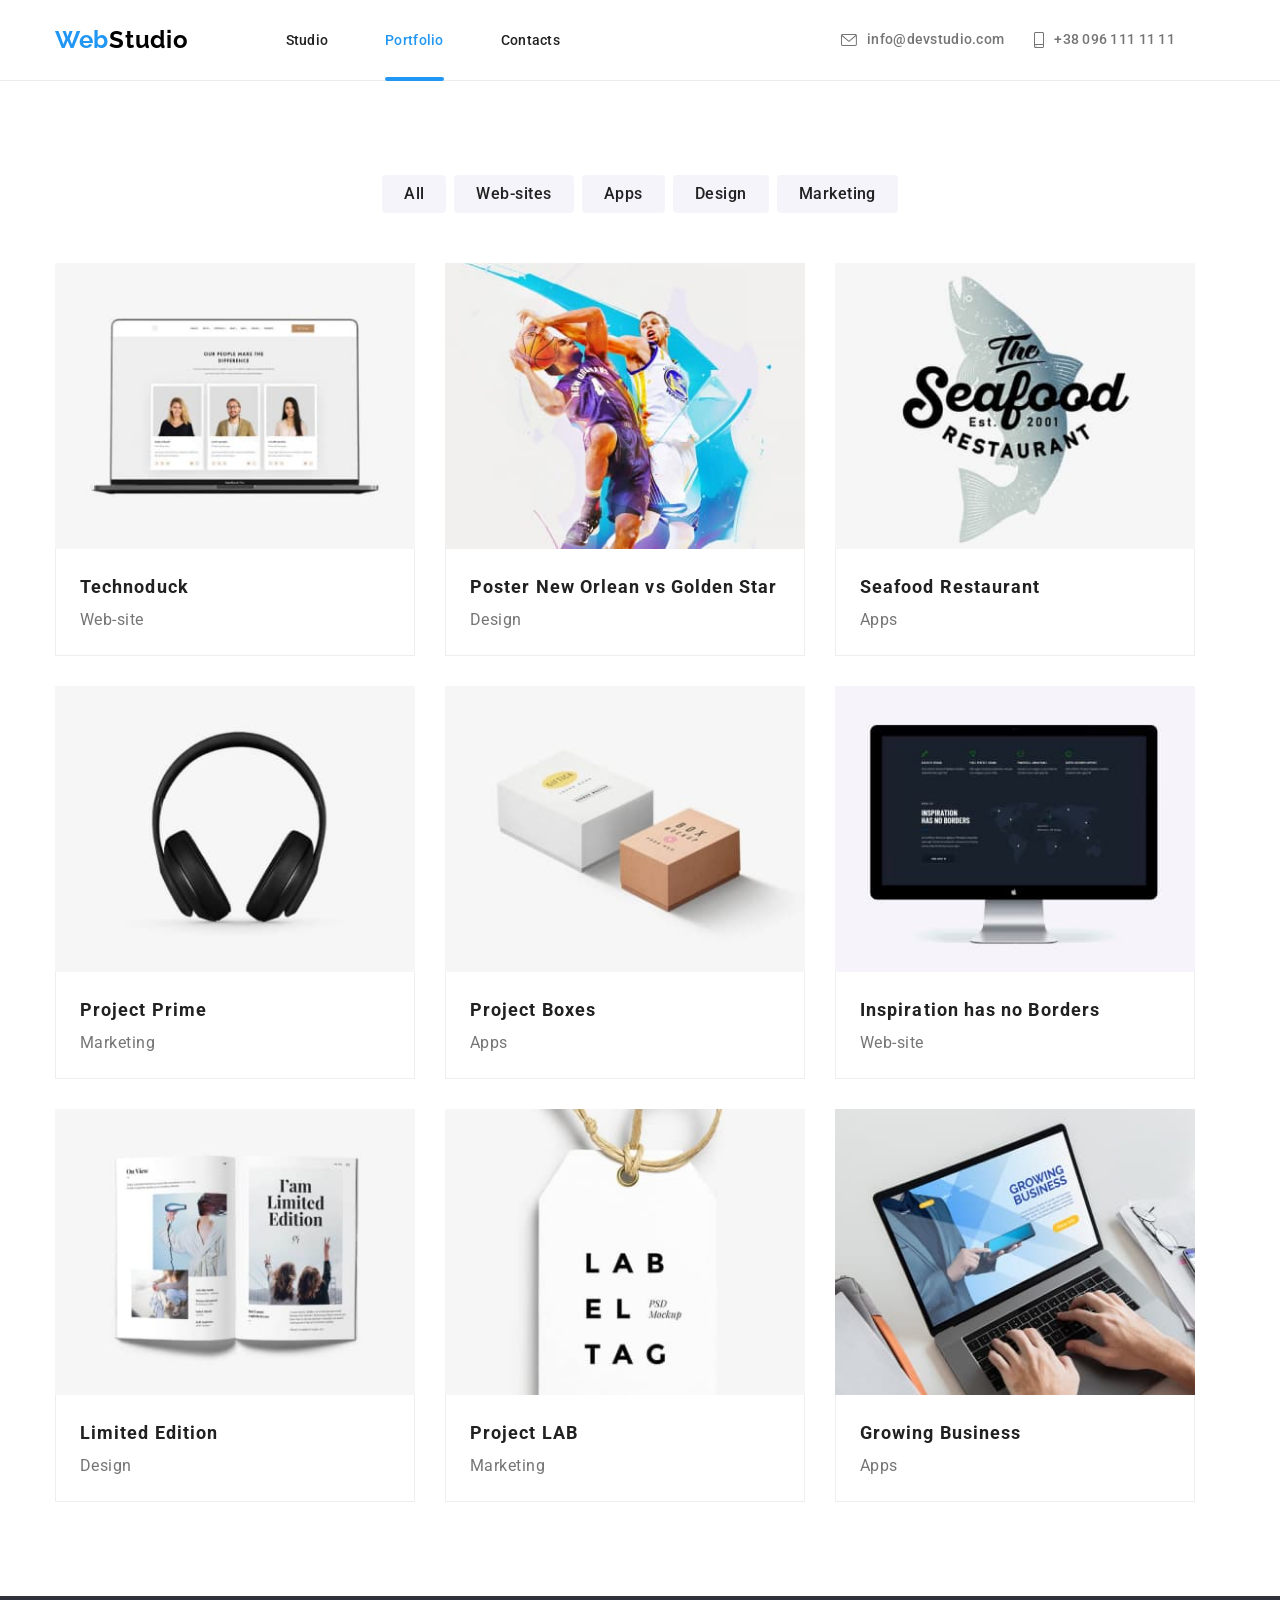
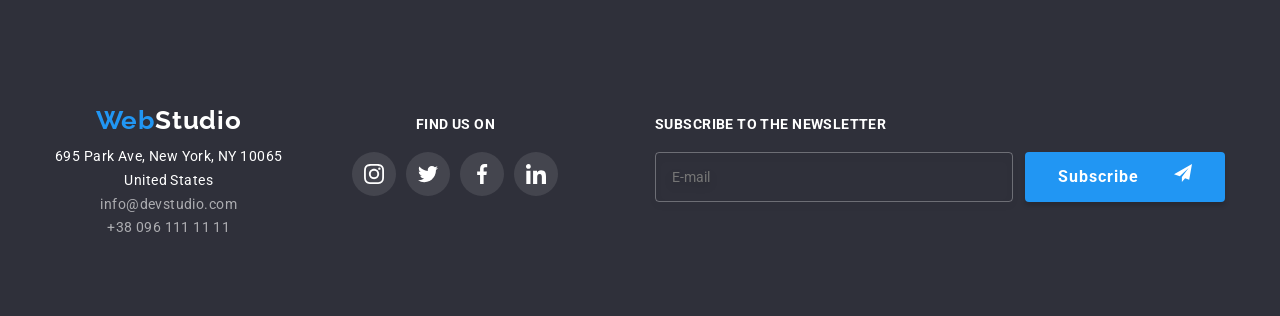
==== commit 097baeef: "done" ====
--- a/portfolio.html
+++ b/portfolio.html
@@ -30,11 +30,13 @@
       <div class="container header__container">
         <nav class="header__navigation">
           <a class="header-logo" href=""
-            >Web<span class="header-logo--black">Studio</span></a
+            >Web<span class="header-logo__span header-logo__span--black"
+              >Studio</span
+            ></a
           >
           <ul class="header-list">
             <li class="header-list__item">
-              <a class="header-list__link" href="./index.html">Studio</a>
+              <a class="header-list__link" href="/index.html">Studio</a>
             </li>
             <li class="header-list__item">
               <a class="header-list__link current" href="">Portfolio</a>
@@ -64,6 +66,10 @@
             >
           </li>
         </ul>
+        <button class="header-menu__toggler">
+          <span class="line"></span><span class="line"></span
+          ><span class="line"></span>
+        </button>
       </div>
     </header>
     <main>
--- a/css/main.min.css
+++ b/css/main.min.css
@@ -1 +1 @@
-:root{--primary-text-color: #757575;--secondary-text-color: #212121;--accent-color: #2196f3;--footer-contacts-color: #ffffff99;--filter-btn-color: #f5f4fa;--secondary-bg-color: #f5f4fa;--primary-bg-color: #2f303a;--hero-btn-hover: #188ce8;--contrast-color: #ffffff;--header-link-second-color: #000000;--border-portfolio-color: 1px solid #eeeeee;--header-border-color: 1px solid #ececec;--box-shadow: 0px 1px 3px rgba(0, 0, 0, 0.12), 0px 1px 1px rgba(0, 0, 0, 0.14), 0px 2px 1px rgba(0, 0, 0, 0.2);--timing-function: cubic-bezier(0.4, 0, 0.2, 1)}p,h1,h2,h3,h4,h5,h6{margin:0}ul{margin:0;padding-left:0;list-style:none}button{cursor:pointer}address{font-style:normal}a{color:currentColor;text-decoration:none}img{display:block}body{font-family:Roboto,neo-grotesque sans-serif;color:var(--primary-text-color);font-size:14px}.visually-hidden{overflow:hidden;position:absolute;white-space:nowrap;clip:rect(0 0 0 0);-webkit-clip-path:inset(50%);clip-path:inset(50%);height:1px;width:1px}.container{width:1200px;padding-right:15px;padding-left:15px;margin:0 auto}.backdrop{position:fixed;top:0;width:100%;height:100%;background-color:rgba(0,0,0,.2);transition:opacity 250ms linear,visibility 250ms linear}.backdrop.is-hidden .modal{transform:translate(-50%, -50%) scale(0)}.is-hidden{opacity:0;visibility:hidden;pointer-events:none}.modal-field{margin-bottom:10px;cursor:pointer}.modal{width:528px;min-height:581px;background-color:#fff;position:absolute;top:50%;left:50%;transform:translate(-50%, -50%) scale(1);transition:transform 250ms linear;padding:40px}.modal-btn{width:30px;height:30px;border:1px solid rgba(0,0,0,.1);border-radius:50%;background-color:rgba(0,0,0,0);position:absolute;right:10px;top:10px;cursor:pointer;padding:0;display:flex;align-items:center;justify-content:center}.modal-btn:hover .modal-close-icon,.modal-btn:focus .modal-close-icon{fill:var(--accent-color)}.modal-title{font-style:normal;font-weight:700;font-size:20px;line-height:1.15;text-align:center;letter-spacing:.03em;color:#212121;margin-bottom:12px}.modal-input{width:100%;height:40px;border:1px solid rgba(33,33,33,.2);border-radius:4px;padding-left:42px;outline:rgba(0,0,0,0);cursor:pointer;transition-property:border,fill;transition-duration:250ms;transition-timing-function:cubic-bezier(0.4, 0, 0.2, 1)}.modal-input:focus{border:1px solid var(--accent-color)}.modal-label{font-style:normal;font-weight:400;font-size:12px;line-height:1.16;letter-spacing:.01em;color:#757575;display:block;margin-bottom:4px}.modal-comment{width:100%;height:120px;border:1px solid rgba(33,33,33,.2);border-radius:4px;resize:none;outline:rgba(0,0,0,0);cursor:pointer;padding-top:12px;padding-left:16px;transition-property:border;transition-duration:250ms;transition-timing-function:cubic-bezier(0.4, 0, 0.2, 1)}.modal-comment:focus{border:1px solid var(--accent-color)}.modal-comment::-moz-placeholder{font-style:normal;font-weight:400;font-size:12px;line-height:1.16;letter-spacing:.01em;color:rgba(117,117,117,.5)}.modal-comment:-ms-input-placeholder{font-style:normal;font-weight:400;font-size:12px;line-height:1.16;letter-spacing:.01em;color:rgba(117,117,117,.5)}.modal-comment::placeholder{font-style:normal;font-weight:400;font-size:12px;line-height:1.16;letter-spacing:.01em;color:rgba(117,117,117,.5)}.modal-close-icon{width:18px;height:18px;transition-property:fill;transition-duration:250ms;transition-timing-function:cubic-bezier(0.4, 0, 0.2, 1)}.input-wrap{position:relative}.modal-input-icon{position:absolute;bottom:11px;left:12px;width:18px;height:18px}.modal-input:focus+.modal-input-icon{fill:var(--accent-color)}.modal-field-comment{margin-bottom:20px}.modal-icon-checkbox{position:absolute;width:16px;height:15px}.check-text{font-size:14px;width:90%;display:flex;align-items:top;cursor:pointer;margin:0 2.5%}.check-text span{width:16px;height:15px;border:2px solid #000;border-radius:2px;margin-right:8px;display:flex;align-items:center;justify-content:center}.check-icon{width:11px;height:8px;fill:rgba(0,0,0,0)}.input-check{display:none}.input-check:checked+.check-text span{background-color:var(--accent-color);border-color:rgba(0,0,0,0)}.input-check:checked+.check-text .check-icon{fill:#fff}.modal-field-checkbox{margin-bottom:30px}.modal-submit-btn{margin:0 auto;display:block;width:200px;height:50px;background:#2196f3;box-shadow:0px 4px 4px rgba(0,0,0,.15);border-radius:4px;font-style:normal;font-weight:700;font-size:16px;line-height:30px;letter-spacing:.06em;color:#fff;border:none;transition-property:background-color;transition-duration:250ms;transition-timing-function:cubic-bezier(0.4, 0, 0.2, 1)}.modal-submit-btn:hover{background-color:#188ce8}.header{border-bottom:var(--header-border-color)}.header__navigation{display:flex;align-items:center;justify-content:center}.header__container{display:flex;align-items:center;justify-content:space-between;border-bottom:#000}.header-contacts{display:flex;justify-content:center}.header-contacts__item{display:flex;justify-content:center;align-items:center}.header-contacts__item:hover .header-contacts__icon{fill:var(--accent-color)}.header-contacts__item:hover .header-contacts__link{color:var(--accent-color)}.header-contacts__item:not(:last-child){margin-right:50px}.header-list__link,.header-contacts__link{font-style:normal;font-weight:500;font-size:14px;line-height:1.14;letter-spacing:.02em;padding:32px 0;display:block;transition-property:color;transition-duration:250ms;transition-timing-function:cubic-bezier(0.4, 0, 0.2, 1);color:var(--primary-text-color);display:flex;align-items:center;justify-content:center}.header-list__link:hover,.header-list__link:focus,.header-contacts__link:hover,.header-contacts__link:focus{color:var(--accent-color)}.header-contacts__icon--smartphone{width:10px;height:16px;margin-right:10px;fill:var(--primary-text-color)}.header-contacts__icon--envelope{width:16px;height:12px;margin-right:10px;fill:var(--primary-text-color)}.header-list{display:flex;gap:57px}.header-list__link.current{color:var(--accent-color)}.header-logo{display:inline-block;font-family:"Raleway",sans-serif;font-style:normal;font-weight:700;font-size:26px;line-height:1.19;letter-spacing:.03em;color:var(--accent-color);margin-right:97px}span.header-logo__span--black{color:tomato}.current::after{display:block;content:"";width:100%;height:4px;background-color:var(--accent-color);position:absolute;bottom:0;border-radius:4px}.header-list__item{position:relative}.header-list__item :not(:last-child){margin-right:53px}.header-list__link{color:var(--secondary-text-color)}.hero{background-color:var(--primary-bg-color);padding-top:200px;padding-bottom:210px;margin-left:auto;margin-right:auto;max-width:1600px;height:600px;background-image:linear-gradient(rgba(47, 48, 58, 0.4), rgba(47, 48, 58, 0.4)),url("../images/hero-image.jpg");background-repeat:no-repeat;background-position:center;background-size:cover}.hero-title{font-style:normal;font-weight:900;font-size:44px;line-height:1.36;letter-spacing:.06em;text-transform:uppercase;color:var(--contrast-color);max-width:696px;text-align:center;margin:0 auto}.hero-btn{font-family:inherit;font-style:normal;font-weight:700;font-size:16px;line-height:30px;color:var(--contrast-color);background-color:var(--accent-color);cursor:pointer;margin:0 auto;display:block;margin-top:30px;border-radius:4px;padding-top:10px;padding-bottom:10px;padding-left:20px;padding-right:20px;transition-duration:250ms;transition-timing-function:cubic-bezier(0.4, 0, 0.2, 1);border:none;outline:none}.hero-btn:hover,.hero-btn:focus{background-color:var(--hero-btn-hover)}.benefits{padding-top:94px}.benefits__container{display:flex}.benefits-list__item--satellite::before{background-image:url(../images/icon-satellite.svg)}.benefits-list__item--clock::before{background-image:url(../images/icon-clock.svg)}.benefits-list__item--laptop::before{background-image:url(../images/icon-laptop.svg)}.benefits-list__item--astrounaut::before{background-image:url(../images/icon-astrounaut.svg)}.benefits-list{display:flex;justify-items:center}.benefits-list__item{max-width:270px}.benefits-list__item::before{display:block;content:"";height:120px;background-size:65px;background-repeat:no-repeat;background-position:center;background-color:#f5f4fa;margin-bottom:30px}.benefits-list__item:not(:last-child){margin-right:30px}.benefits-list__name{font-style:normal;font-weight:700;font-size:14px;line-height:1.14;letter-spacing:.03em;text-transform:uppercase;color:var(--secondary-text-color);margin-bottom:9.41px}.benefits-text{font-size:14px;line-height:1.71;letter-spacing:.03em;color:var(--primary-text-color)}.whatwedo{padding:94px 0}.whatwedo__title{font-style:normal;font-weight:700;font-size:36px;line-height:1.16;letter-spacing:.03em;color:var(--secondary-text-color);text-align:center;margin:0 auto;margin-bottom:50px}.whatwedo-list{display:flex;gap:30px}.whatwedo-list__box{position:absolute;background-color:rgba(47,48,58,.8);color:#000;width:370px;height:70px;bottom:0;font-style:normal;font-weight:700;font-size:14px;line-height:16px;text-align:center;letter-spacing:.03em;text-transform:uppercase;color:#fff;margin:auto;padding:27px 27px}.whatwedo-list__item{position:relative}.team-soc-list{display:flex;justify-content:center;margin-top:16px;gap:10px}.team-soc-link{width:44px;height:44px;border-radius:50%;display:flex;align-items:center;justify-content:center;transition-property:background-color;transition-duration:250ms;transition-timing-function:cubic-bezier(0.4, 0, 0.2, 1)}.team-soc-link:hover,.team-soc-link:focus{background-color:var(--accent-color)}.team-soc-link:hover .team-soc-icon,.team-soc-link:focus .team-soc-icon{fill:var(--contrast-color)}.team-soc-icon{fill:#afb1b8;transition-property:fill;transition-duration:250ms;transition-timing-function:cubic-bezier(0.4, 0, 0.2, 1)}.team{background-color:var(--secondary-bg-color);padding:94px 0}.team-information{padding:30px 30px}.team-list{display:flex;justify-content:center;gap:30px}.team-item{background-color:var(--contrast-color);border-radius:0px 0px 4px 4px;box-shadow:var(--box-shadow);width:calc(100% - 20px)}.team-title{font-style:normal;font-weight:700;font-size:36px;line-height:1.16;letter-spacing:.03em;color:var(--secondary-text-color);text-align:center;margin:0 auto;margin-bottom:50px}.team-name{font-style:normal;font-weight:500;font-size:16px;line-height:1.18;letter-spacing:.03em;color:var(--secondary-text-color);text-align:center}.team-job-position{font-size:16px;line-height:1.18;letter-spacing:.03em;color:var(--primary-text-color);margin-top:10px;text-align:center}.customer-list{display:flex;align-items:center;justify-content:center;gap:30px}.customer-item{display:flex;width:170px;height:92px;border:1px solid #afb1b8;border-radius:4px;align-items:center;justify-content:center;cursor:pointer;transition-property:border-color;transition-duration:250ms;transition-timing-function:cubic-bezier(0.4, 0, 0.2, 1)}.customer-item:hover{border-color:var(--accent-color)}.customer-item:hover .customer-icon{fill:var(--accent-color)}.customer-icon{width:106px;height:60px;fill:#afb1b8}.customer-link{display:flex;justify-content:center;align-items:center}.customers{padding:94px 0}.customers-title{font-style:normal;font-weight:700;font-size:36px;line-height:1.16;text-align:center;letter-spacing:.03em;color:#212121;margin:0 auto;margin-bottom:50px}.footer-links-text{font-style:normal;font-weight:700;font-size:14px;line-height:16px;letter-spacing:.03em;text-transform:uppercase;color:var(--contrast-color);margin-bottom:20px}.footer-container{display:flex;gap:70px;align-items:baseline}.footer-links-list{display:flex;justify-content:center;margin-top:16px;gap:10px}.footer-soc-link{width:44px;height:44px;border-radius:50%;display:flex;align-items:center;justify-content:center;background-color:rgba(255,255,255,.1019607843);transition-property:background-color;transition-duration:250ms;transition-timing-function:var(--timing-function)}.footer-soc-link:hover,.footer-soc-link:focus{background-color:var(--accent-color)}.footer-soc-link:hover .footer-soc-icon,.footer-soc-link:focus .footer-soc-icon{fill:var(--contrast-color)}.footer-soc-icon{fill:var(--contrast-color);width:20px;height:20px;transition-property:fill;transition-duration:250ms;transition-timing-function:var(--timing-function)}.footer{background-color:var(--primary-bg-color);padding-top:60px;padding-bottom:60px}.footer-link{display:block;font-family:"Raleway",sans-serif;font-style:normal;font-weight:700;font-size:26px;line-height:1.19;letter-spacing:.03em;color:var(--accent-color);margin-bottom:9px}span.second-color-footer{color:var(--contrast-color)}.footer-text{font-style:normal;font-size:14px;line-height:1.71;letter-spacing:.03em;color:var(--contrast-color)}.footer-contact{font-style:normal;font-weight:400;font-size:14px;line-height:1.71;letter-spacing:.03em;color:var(--footer-contacts-color);transition-property:color;transition-duration:250ms;transition-timing-function:cubic-bezier(0.4, 0, 0.2, 1)}.footer-contact:hover,.footer-contact:focus{color:var(--accent-color)}.footer-form{margin-left:auto}.footer-form-text{font-style:normal;font-weight:700;font-size:14px;line-height:16px;letter-spacing:.03em;text-transform:uppercase;color:#fff;margin-bottom:20px}.footer-form-input{width:358px;height:50px;border:1px solid rgba(255,255,255,.3);filter:drop-shadow(0px 4px 4px rgba(0, 0, 0, 0.15));border-radius:4px;background-color:rgba(0,0,0,0);padding-left:16px;outline:none}.footer-submit-btn{width:100%;max-width:200px;height:50px;background:#2196f3;box-shadow:0px 4px 4px rgba(0,0,0,.15);border-radius:4px;font-style:normal;font-weight:700;font-size:16px;line-height:30px;letter-spacing:.06em;color:#fff;border:none;outline:none;margin-left:12px;padding:10px 28px;display:flex;align-items:center;justify-content:center}.footer-input-icon{width:18px;height:18px;margin-left:30px}.footer-form-subscribe{display:flex;align-items:center;justify-content:flex-start}.filter-list{display:flex;justify-content:center;gap:8px;margin-bottom:50px}.filter-btn{font-family:inherit;font-style:normal;font-weight:500;font-size:16px;line-height:1.62;letter-spacing:.03em;color:var(--secondary-text-color);background:var(--filter-btn-color);border-radius:4px;cursor:pointer;padding:6px 22px;border:none}.filter-btn:hover,.filter-btn:focus{background-color:var(--accent-color);color:var(--contrast-color);box-shadow:0px 3px 1px rgba(0,0,0,.1),0px 1px 2px rgba(0,0,0,.08),0px 2px 2px rgba(0,0,0,.12)}.portfolio-section{padding:94px 0}.portfolio-list{display:flex;flex-wrap:wrap;margin:-30px 0px 0px -30px}.portfolio-item{margin:30px 0px 0px 30px;transition-property:box-shadow;transition-duration:250ms;transition-timing-function:var(--timing-function)}.portfolio-item:hover,.portfolio-item:focus{box-shadow:0px 1px 1px rgba(0,0,0,.12),0px 4px 4px rgba(0,0,0,.06),1px 4px 6px rgba(0,0,0,.16)}.portfolio-item:hover .portfolio-overlay{transform:translateY(0)}.portfolio-name{font-style:normal;font-weight:700;font-size:18px;line-height:2;letter-spacing:.06em;color:var(--secondary-text-color)}.portfolio-category{font-size:16px;line-height:1.87;letter-spacing:.03em;color:var(--primary-text-color)}.portfolio-border{padding:20px 24px;border-left:var(--border-portfolio-color);border-right:var(--border-portfolio-color);border-bottom:var(--border-portfolio-color)}.portfolio-image{position:relative;overflow:hidden}.portfolio-overlay{position:absolute;top:0;left:0;background-color:rgba(33,150,243,.9);font-style:normal;font-weight:400;font-size:18px;line-height:1.55;letter-spacing:.03em;color:#fff;padding:24px;height:100%;padding-top:63px;padding-bottom:91px;transform:translateY(100%);transition:transform 250ms cubic-bezier(0.4, 0, 0.2, 1);overflow:auto}/*# sourceMappingURL=main.min.css.map */+:root{--primary-text-color: #757575;--secondary-text-color: #212121;--accent-color: #2196f3;--footer-contacts-color: #ffffff99;--filter-btn-color: #f5f4fa;--secondary-bg-color: #f5f4fa;--primary-bg-color: #2f303a;--hero-btn-hover: #188ce8;--contrast-color: #ffffff;--header-link-second-color: #000000;--border-portfolio-color: 1px solid #eeeeee;--header-border-color: 1px solid #ececec;--box-shadow: 0px 1px 3px rgba(0, 0, 0, 0.12), 0px 1px 1px rgba(0, 0, 0, 0.14), 0px 2px 1px rgba(0, 0, 0, 0.2);--timing-function: cubic-bezier(0.4, 0, 0.2, 1)}p,h1,h2,h3,h4,h5,h6{margin:0}ul{margin:0;padding-left:0;list-style:none}button{cursor:pointer}address{font-style:normal}a{color:currentColor;text-decoration:none}img{display:block}body{font-family:Roboto,neo-grotesque sans-serif;color:var(--primary-text-color);font-size:14px}.visually-hidden{overflow:hidden;position:absolute;white-space:nowrap;clip:rect(0 0 0 0);-webkit-clip-path:inset(50%);clip-path:inset(50%);height:1px;width:1px}.container{width:100%;max-width:1200px;padding-right:15px;padding-left:15px;margin:0 auto}@media screen and (min-width: 480px){.container{width:480px}}@media screen and (min-width: 768px){.container{width:768px}}@media screen and (min-width: 1200px){.container{width:1200px}}.backdrop{position:fixed;top:0;width:100%;height:100%;background-color:rgba(0,0,0,.2);transition:opacity 250ms linear,visibility 250ms linear}.backdrop.is-hidden .modal{transform:translate(-50%, -50%) scale(0)}.is-hidden{opacity:0;visibility:hidden;pointer-events:none}.modal-field{margin-bottom:10px;cursor:pointer}.modal{width:528px;min-height:581px;background-color:#fff;position:absolute;top:50%;left:50%;transform:translate(-50%, -50%) scale(1);transition:transform 250ms linear;padding:40px}.modal-btn{width:30px;height:30px;border:1px solid rgba(0,0,0,.1);border-radius:50%;background-color:rgba(0,0,0,0);position:absolute;right:10px;top:10px;cursor:pointer;padding:0;display:flex;align-items:center;justify-content:center}.modal-btn:hover .modal-close-icon,.modal-btn:focus .modal-close-icon{fill:var(--accent-color)}.modal-title{font-style:normal;font-weight:700;font-size:20px;line-height:1.15;text-align:center;letter-spacing:.03em;color:#212121;margin-bottom:12px}.modal-input{width:100%;height:40px;border:1px solid rgba(33,33,33,.2);border-radius:4px;padding-left:42px;outline:rgba(0,0,0,0);cursor:pointer;transition-property:border,fill;transition-duration:250ms;transition-timing-function:cubic-bezier(0.4, 0, 0.2, 1)}.modal-input:focus{border:1px solid var(--accent-color)}.modal-label{font-style:normal;font-weight:400;font-size:12px;line-height:1.16;letter-spacing:.01em;color:#757575;display:block;margin-bottom:4px}.modal-comment{width:100%;height:120px;border:1px solid rgba(33,33,33,.2);border-radius:4px;resize:none;outline:rgba(0,0,0,0);cursor:pointer;padding-top:12px;padding-left:16px;transition-property:border;transition-duration:250ms;transition-timing-function:cubic-bezier(0.4, 0, 0.2, 1)}.modal-comment:focus{border:1px solid var(--accent-color)}.modal-comment::-moz-placeholder{font-style:normal;font-weight:400;font-size:12px;line-height:1.16;letter-spacing:.01em;color:rgba(117,117,117,.5)}.modal-comment:-ms-input-placeholder{font-style:normal;font-weight:400;font-size:12px;line-height:1.16;letter-spacing:.01em;color:rgba(117,117,117,.5)}.modal-comment::placeholder{font-style:normal;font-weight:400;font-size:12px;line-height:1.16;letter-spacing:.01em;color:rgba(117,117,117,.5)}.modal-close-icon{width:18px;height:18px;transition-property:fill;transition-duration:250ms;transition-timing-function:cubic-bezier(0.4, 0, 0.2, 1)}.input-wrap{position:relative}.modal-input-icon{position:absolute;bottom:11px;left:12px;width:18px;height:18px}.modal-input:focus+.modal-input-icon{fill:var(--accent-color)}.modal-field-comment{margin-bottom:20px}.modal-icon-checkbox{position:absolute;width:16px;height:15px}.check-text{font-size:14px;width:90%;display:flex;align-items:top;cursor:pointer;margin:0 2.5%}.check-text span{width:16px;height:15px;border:2px solid #000;border-radius:2px;margin-right:8px;display:flex;align-items:center;justify-content:center}.check-icon{width:11px;height:8px;fill:rgba(0,0,0,0)}.input-check{display:none}.input-check:checked+.check-text span{background-color:var(--accent-color);border-color:rgba(0,0,0,0)}.input-check:checked+.check-text .check-icon{fill:#fff}.modal-field-checkbox{margin-bottom:30px}.modal-submit-btn{margin:0 auto;display:block;width:200px;height:50px;background:#2196f3;box-shadow:0px 4px 4px rgba(0,0,0,.15);border-radius:4px;font-style:normal;font-weight:700;font-size:16px;line-height:30px;letter-spacing:.06em;color:#fff;border:none;transition-property:background-color;transition-duration:250ms;transition-timing-function:cubic-bezier(0.4, 0, 0.2, 1)}.modal-submit-btn:hover{background-color:#188ce8}.menu-container{display:flex;flex-wrap:wrap;justify-content:flex-start;position:fixed;top:0;left:0;width:100%;height:100vh;padding:32px;background-color:#fff;z-index:999;transform:translateX(100%);transition:transform 250ms ease-in-out}.menu-container.is-open{transform:translateX(0)}.menu-container .menu-toggle{position:absolute;top:16px;right:16px;color:#212121;outline:none;border:0;background:rgba(0,0,0,0)}.menu-container .menu-toggle:hover{color:var(--accent-color)}.mobile-menu{padding:0;margin:0;list-style:none}.mobile-menu__footer{width:100%;display:flex;flex-wrap:wrap;justify-content:flex-start;align-items:flex-start;margin-top:auto}.mobile-menu__contacts{width:100%;display:flex;flex-wrap:wrap;justify-content:flex-start;align-items:flex-start;flex-direction:column;margin-bottom:64px}.mobile-menu__contacts--link{font-style:normal;font-weight:500;font-size:24px;line-height:28px;letter-spacing:.02em;color:#757575}.mobile-menu__contacts--link_phone{font-size:34px;line-height:40px;color:#2196f3}.mobile-menu__contacts--link:not(:last-child){margin-bottom:32px}.mobile-menu__socials{width:100%;display:flex;flex-wrap:wrap;justify-content:flex-start;align-items:flex-start}.mobile-menu__socials--link{display:flex;flex-wrap:wrap;justify-content:flex-start;align-items:center;text-decoration:none;font-style:normal;font-weight:500;font-size:18px;line-height:22px;color:#2196f3}.mobile-menu__socials--link:not(:last-child)::after{display:block;content:"";width:1px;height:22px;margin:0px 10px;background:rgba(33,33,33,.2)}.mobile-menu .link{display:block;padding:10px;text-decoration:none;font-style:normal;font-weight:500;font-size:40px;line-height:47px;letter-spacing:.02em;color:#212121}.mobile-menu .link:hover,.mobile-menu .link:active,.mobile-menu .link.is_current{color:var(--accent-color)}.header{border-bottom:var(--header-border-color);min-height:60px;width:100%;display:flex;align-items:center}.header__navigation{display:flex;align-items:center;justify-content:center}.header__container{display:flex;align-items:center;justify-content:space-between;border-bottom:#000}.header-contacts{max-width:142px;margin-left:auto;display:none;justify-content:flex-start;flex-wrap:wrap;align-items:flex-end;gap:10px}@media screen and (min-width: 1200px){.header-contacts{display:flex;justify-content:center;max-width:unset;gap:30px}}.header-contacts__item{width:auto;display:flex;flex-wrap:wrap;justify-content:flex-start;align-items:center}.header-contacts__item:hover .header-contacts__icon{fill:var(--accent-color)}.header-contacts__item:hover .header-contacts__link{color:var(--accent-color)}@media screen and (min-width: 1200px){.header-contacts__item{display:flex;justify-content:center;align-items:center}}@media screen and (min-width: 768px){.header-contacts{display:flex}}@media screen and (min-width: 1200px){.header-contacts:not(:last-child){margin-right:50px}}.header-menu__toggler{width:40px;height:40px;display:flex;flex-wrap:wrap;align-items:center;align-content:center;justify-content:center;border:0;outline:none;background:rgba(0,0,0,0);padding:0px 8px}.header-menu__toggler .line{display:block;width:100%;height:3px;background:#212121;margin-bottom:4px}.header-menu__toggler .line:last-child{margin-bottom:0}@media screen and (min-width: 768px){.header-menu__toggler{display:none}}.header-menu__toggler:focus,.header-menu__toggler:hover{background-color:rgba(0,0,0,.1)}.header-list__link,.header-contacts__link{font-style:normal;font-weight:500;font-size:12px;line-height:1.16;letter-spacing:.02em;transition-property:color;transition-duration:250ms;transition-timing-function:cubic-bezier(0.4, 0, 0.2, 1);color:var(--primary-text-color)}.header-list__link:hover,.header-list__link:focus,.header-contacts__link:hover,.header-contacts__link:focus{color:var(--accent-color)}@media screen and (min-width: 1200px){.header-list__link,.header-contacts__link{font-size:14px;line-height:1.14}}.header-contacts__link{width:100%;display:flex;flex-wrap:wrap;align-items:center;justify-content:flex-end}@media screen and (min-width: 1200px){.header-contacts__link{padding:32px 0}}.header-contacts__icon--smartphone{width:10px;height:16px;margin-right:10px;fill:var(--primary-text-color)}.header-contacts__icon--envelope{width:16px;height:12px;margin-right:10px;fill:var(--primary-text-color)}.header-list{display:none;gap:57px;position:relative}@media screen and (min-width: 768px){.header-list{display:flex}}.header-list__link.current{color:var(--accent-color)}.header-logo{display:inline-block;font-family:"Raleway",sans-serif;font-style:normal;font-weight:700;font-size:24px;line-height:1.16;letter-spacing:.03em;color:var(--accent-color);margin-right:97px}span.header-logo__span--black{color:#000}.current::after{display:block;content:"";width:100%;height:4px;background-color:var(--accent-color);position:absolute;bottom:0;border-radius:4px}@media screen and (min-width: 768px){.current::after{top:35px}}@media screen and (min-width: 1200px){.current::after{top:45px}}.header-list__item{position:relative}.header-list__item :not(:last-child){margin-right:53px}.header-list__link{color:var(--secondary-text-color)}.hero{background-color:var(--primary-bg-color);padding:118px 0px;margin-left:auto;margin-right:auto;width:100%;max-width:1600px;min-height:400px;height:auto;background-image:linear-gradient(rgba(47, 48, 58, 0.4), rgba(47, 48, 58, 0.4)),url("../images/hero-bg-mobile.png");background-repeat:no-repeat;background-position:center;background-size:cover}@media(min-device-pixel-ratio: 2),(-webkit-min-device-pixel-ratio: 2),(min-resolution: 192dpi),(min-resolution: 2dppx){.hero{background-image:linear-gradient(rgba(47, 48, 58, 0.4), rgba(47, 48, 58, 0.4)),url("../images/hero-bg-mobile-2x.png")}}@media screen and (min-width: 768){.hero{background-image:linear-gradient(rgba(47, 48, 58, 0.4), rgba(47, 48, 58, 0.4)),url("../images/hero-bg-tablet.png")}}@media screen and (min-width: 768)and (min-device-pixel-ratio: 2),screen and (min-width: 768)and (-webkit-min-device-pixel-ratio: 2),screen and (min-width: 768)and (min-resolution: 192dpi),screen and (min-width: 768)and (min-resolution: 2dppx){.hero{background-image:linear-gradient(rgba(47, 48, 58, 0.4), rgba(47, 48, 58, 0.4)),url("../images/hero-bg-tabler-2x.png")}}@media screen and (min-width: 1200px){.hero{padding-top:200px;padding-bottom:210px;min-height:600px;background-image:linear-gradient(rgba(47, 48, 58, 0.4), rgba(47, 48, 58, 0.4)),url("../images/hero-image.jpg")}}@media screen and (min-width: 1200px)and (min-device-pixel-ratio: 2),screen and (min-width: 1200px)and (-webkit-min-device-pixel-ratio: 2),screen and (min-width: 1200px)and (min-resolution: 192dpi),screen and (min-width: 1200px)and (min-resolution: 2dppx){.hero{background-image:linear-gradient(rgba(47, 48, 58, 0.4), rgba(47, 48, 58, 0.4)),url("../images/hero-bg-2x.png")}}.hero-title{font-style:normal;font-weight:900;font-size:26px;line-height:1.61;letter-spacing:.06em;text-transform:uppercase;color:var(--contrast-color);max-width:360px;width:100%;text-align:center;margin:0 auto}@media screen and (min-width: 1200px){.hero-title{font-size:44px;line-height:1.36;max-width:696px}}.hero-btn{font-family:inherit;font-style:normal;font-weight:700;font-size:16px;line-height:30px;color:var(--contrast-color);background-color:var(--accent-color);cursor:pointer;margin:0 auto;display:block;margin-top:30px;border-radius:4px;padding-top:10px;padding-bottom:10px;padding-left:20px;padding-right:20px;transition-duration:250ms;transition-timing-function:cubic-bezier(0.4, 0, 0.2, 1);border:none;outline:none}.hero-btn:hover,.hero-btn:focus{background-color:var(--hero-btn-hover)}.benefits{padding-top:94px;margin-bottom:60px}.benefits__container{display:flex}.benefits-list__item--satellite::before{background-image:url(../images/icon-satellite.svg)}.benefits-list__item--clock::before{background-image:url(../images/icon-clock.svg)}.benefits-list__item--laptop::before{background-image:url(../images/icon-laptop.svg)}.benefits-list__item--astrounaut::before{background-image:url(../images/icon-astrounaut.svg)}.benefits-list{width:100%;display:flex;flex-wrap:wrap;justify-items:center;gap:30px}.benefits-list__item{width:100%}.benefits-list__item::before{display:block;content:"";height:120px;background-size:65px;background-repeat:no-repeat;background-position:center;background-color:#f5f4fa;margin-bottom:30px}.benefits-list__item:not(:last-child){margin-bottom:30px}@media screen and (min-width: 768px){.benefits-list__item{width:calc((100% - 30px)/2)}}@media screen and (min-width: 1200px){.benefits-list__item{width:calc((100% - 120px)/4)}}.benefits-list__name{font-style:normal;font-weight:700;font-size:14px;line-height:1.14;letter-spacing:.03em;text-transform:uppercase;color:var(--secondary-text-color);margin-bottom:9.41px;text-align:center;width:100%}.benefits-text{font-size:14px;line-height:1.71;letter-spacing:.03em;color:var(--primary-text-color)}.whatwedo{padding:94px 0;display:none}.whatwedo__title{font-style:normal;font-weight:700;font-size:36px;line-height:1.16;letter-spacing:.03em;color:var(--secondary-text-color);text-align:center;margin:0 auto;margin-bottom:50px}@media screen and (min-width: 768px){.whatwedo{display:none}}@media screen and (min-width: 1200px){.whatwedo{display:block}}.whatwedo-list{flex-wrap:wrap;width:100%;display:flex;justify-content:flex-start;align-items:flex-start;gap:30px}.whatwedo-list__box{position:absolute;background-color:rgba(47,48,58,.8);color:#000;width:100%;height:70px;bottom:0;font-style:normal;font-weight:700;font-size:14px;line-height:16px;text-align:center;letter-spacing:.03em;text-transform:uppercase;color:#fff;margin:auto;padding:27px 27px}.whatwedo-list__item{position:relative;width:100%;max-width:370px}.whatwedo-list__item img{width:100%;height:auto;-o-object-fit:cover;object-fit:cover}.team-soc-list{display:flex;justify-content:center;margin-top:16px;gap:10px}.team-soc-link{width:44px;height:44px;border-radius:50%;display:flex;align-items:center;justify-content:center;transition-property:background-color;transition-duration:250ms;transition-timing-function:cubic-bezier(0.4, 0, 0.2, 1)}.team-soc-link:hover,.team-soc-link:focus{background-color:var(--accent-color)}.team-soc-link:hover .team-soc-icon,.team-soc-link:focus .team-soc-icon{fill:var(--contrast-color)}.team-soc-icon{fill:#afb1b8;transition-property:fill;transition-duration:250ms;transition-timing-function:cubic-bezier(0.4, 0, 0.2, 1)}.team{background-color:var(--secondary-bg-color);padding:94px 0}.team-information{padding:30px 30px}.team-list{display:flex;justify-content:center;flex-wrap:wrap;width:100%;gap:30px}.team-item{background-color:var(--contrast-color);border-radius:0px 0px 4px 4px;box-shadow:var(--box-shadow);width:calc(100% - 20px)}.team-item img{width:100%;height:auto;-o-object-fit:cover;object-fit:cover}@media screen and (min-width: 768px){.team-item{width:calc((100% - 30px)/2)}}@media screen and (min-width: 1200px){.team-item{width:calc((100% - 30px)/5)}}.team-title{font-style:normal;font-weight:700;font-size:36px;line-height:1.16;letter-spacing:.03em;color:var(--secondary-text-color);text-align:center;margin:0 auto;margin-bottom:50px}.team-name{font-style:normal;font-weight:500;font-size:16px;line-height:1.18;letter-spacing:.03em;color:var(--secondary-text-color);text-align:center}.team-job-position{font-size:16px;line-height:1.18;letter-spacing:.03em;color:var(--primary-text-color);margin-top:10px;text-align:center}.customer-list{width:100%;flex-wrap:wrap;display:flex;align-items:center;justify-content:center;gap:30px}.customer-item{display:flex;width:170px;height:92px;border:1px solid #afb1b8;border-radius:4px;align-items:center;justify-content:center;cursor:pointer;transition-property:border-color;transition-duration:250ms;transition-timing-function:cubic-bezier(0.4, 0, 0.2, 1)}.customer-item:hover{border-color:var(--accent-color)}.customer-item:hover .customer-icon{fill:var(--accent-color)}.customer-icon{width:106px;height:60px;fill:#afb1b8}.customer-link{display:flex;justify-content:center;align-items:center}.customers{padding:94px 0}.customers-title{font-style:normal;font-weight:700;font-size:36px;line-height:1.16;text-align:center;letter-spacing:.03em;color:#212121;margin:0 auto;margin-bottom:50px}.footer-links-text{font-style:normal;font-weight:700;font-size:14px;line-height:16px;letter-spacing:.03em;text-transform:uppercase;color:var(--contrast-color);margin-bottom:20px;display:block;text-align:center}.footer-container{width:100%}@media screen and (min-width: 768px){.footer-container{display:flex;flex-wrap:wrap;justify-content:center;align-content:flex-start}}@media screen and (min-width: 1200px){.footer-container{display:flex;align-items:baseline}}@media screen and (min-width: 768px){.footer-information{width:50%}}@media screen and (min-width: 1200px){.footer-information{width:auto;margin-right:70px}}@media screen and (min-width: 768px){.footer-links{width:50%}}@media screen and (min-width: 1200px){.footer-links{width:auto}}@media screen and (min-width: 768px){.footer-form{flex-wrap:wrap;justify-content:center;align-items:flex-start;margin-left:auto;width:100%;margin-top:60px}}@media screen and (min-width: 1200px){.footer-form{margin-left:auto;width:auto;min-width:570px}}.footer-links-list{display:flex;justify-content:center;margin-top:16px;gap:10px;margin-bottom:60px}.footer-soc-link{width:44px;height:44px;border-radius:50%;display:flex;align-items:center;justify-content:center;background-color:rgba(255,255,255,.1019607843);transition-property:background-color;transition-duration:250ms;transition-timing-function:var(--timing-function)}.footer-soc-link:hover,.footer-soc-link:focus{background-color:var(--accent-color)}.footer-soc-link:hover .footer-soc-icon,.footer-soc-link:focus .footer-soc-icon{fill:var(--contrast-color)}.footer-soc-icon{fill:var(--contrast-color);width:20px;height:20px;transition-property:fill;transition-duration:250ms;transition-timing-function:var(--timing-function)}.footer{background-color:var(--primary-bg-color);padding-top:60px;padding-bottom:60px}.footer-link{display:block;font-family:"Raleway",sans-serif;font-style:normal;font-weight:700;font-size:26px;line-height:1.19;letter-spacing:.03em;color:var(--accent-color);margin-bottom:20px;text-align:center}@media screen and (min-width: 1200px){.footer-link{margin-bottom:9px}}span.second-color-footer{color:var(--contrast-color)}.footer-text{font-style:normal;font-size:14px;line-height:1.71;letter-spacing:.03em;color:var(--contrast-color);text-align:center}.footer-contact{display:block;font-style:normal;font-weight:400;font-size:14px;line-height:1.71;letter-spacing:.03em;color:var(--footer-contacts-color);transition-property:color;transition-duration:250ms;transition-timing-function:cubic-bezier(0.4, 0, 0.2, 1);text-align:center}.footer-contact:hover,.footer-contact:focus{color:var(--accent-color)}.footer-form-text{font-style:normal;font-weight:700;font-size:14px;line-height:16px;letter-spacing:.03em;text-transform:uppercase;color:#fff;margin-bottom:20px;display:block;text-align:center}@media screen and (min-width: 1200px){.footer-form-text{text-align:left}}.footer-form-input{width:100%;padding:0px 16px;height:50px;border:1px solid rgba(255,255,255,.3);filter:drop-shadow(0px 4px 4px rgba(0, 0, 0, 0.15));border-radius:4px;background-color:rgba(0,0,0,0);outline:none;display:block;margin:0;margin-bottom:20px}@media screen and (min-width: 768px){.footer-form-input{max-width:450px;margin:0 auto 20px}}@media screen and (min-width: 1200px){.footer-form-input{max-width:358px;margin-bottom:0px}}.footer-submit-btn{width:100%;max-width:200px;height:50px;background:#2196f3;box-shadow:0px 4px 4px rgba(0,0,0,.15);border-radius:4px;font-style:normal;font-weight:700;font-size:16px;line-height:30px;letter-spacing:.06em;color:#fff;border:none;outline:none;display:block;align-items:center;margin:0 auto}@media screen and (min-width: 1200px){.footer-submit-btn{margin-left:12px;padding:10px 28px}}.footer-input-icon{width:18px;height:18px;margin-left:30px}.footer-form-subscribe{width:100%}@media screen and (min-width: 1200px){.footer-form-subscribe{display:flex;justify-content:flex-start;align-items:center}}.filter-list{width:100%;display:flex;flex-wrap:wrap;gap:8px;margin-bottom:50px}@media screen and (min-width: 768px){.filter-list{width:100%;justify-content:center}}.filter-btn{font-family:inherit;font-style:normal;font-weight:500;font-size:16px;line-height:1.62;letter-spacing:.03em;color:var(--secondary-text-color);background:var(--filter-btn-color);border-radius:4px;cursor:pointer;padding:6px 22px;border:none}.filter-btn:hover,.filter-btn:focus{background-color:var(--accent-color);color:var(--contrast-color);box-shadow:0px 3px 1px rgba(0,0,0,.1),0px 1px 2px rgba(0,0,0,.08),0px 2px 2px rgba(0,0,0,.12)}.portfolio-section{padding:94px 0}.portfolio-list{width:100%;display:flex;flex-wrap:wrap;justify-content:flex-start;align-items:stretch;gap:30px}.portfolio-item{width:100%;transition-property:box-shadow;transition-duration:250ms;transition-timing-function:var(--timing-function)}.portfolio-item:hover,.portfolio-item:focus{box-shadow:0px 1px 1px rgba(0,0,0,.12),0px 4px 4px rgba(0,0,0,.06),1px 4px 6px rgba(0,0,0,.16)}.portfolio-item:hover .portfolio-overlay{transform:translateY(0)}.portfolio-item img{width:100%;height:auto;-o-object-fit:cover;object-fit:cover}@media screen and (min-width: 768px){.portfolio-item{width:calc(50% - 15px)}.portfolio-item img{height:294px}}@media screen and (min-width: 1200px){.portfolio-item{width:calc(33.3333% - 30px)}.portfolio-item img{height:auto}}.portfolio-name{font-style:normal;font-weight:700;font-size:18px;line-height:2;letter-spacing:.06em;color:var(--secondary-text-color)}.portfolio-category{font-size:16px;line-height:1.87;letter-spacing:.03em;color:var(--primary-text-color)}.portfolio-border{padding:20px 24px;border-left:var(--border-portfolio-color);border-right:var(--border-portfolio-color);border-bottom:var(--border-portfolio-color)}@media screen and (min-width: 768px){.portfolio-border{height:calc(100% - 294px)}}@media screen and (min-width: 1200px){.portfolio-border{height:auto}}.portfolio-image{position:relative;overflow:hidden}.portfolio-overlay{position:absolute;top:0;left:0;background-color:rgba(33,150,243,.9);font-style:normal;font-weight:400;font-size:18px;line-height:1.55;letter-spacing:.03em;color:#fff;padding:24px;height:100%;padding-top:63px;padding-bottom:91px;transform:translateY(100%);transition:transform 250ms cubic-bezier(0.4, 0, 0.2, 1);overflow:auto}/*# sourceMappingURL=main.min.css.map */
